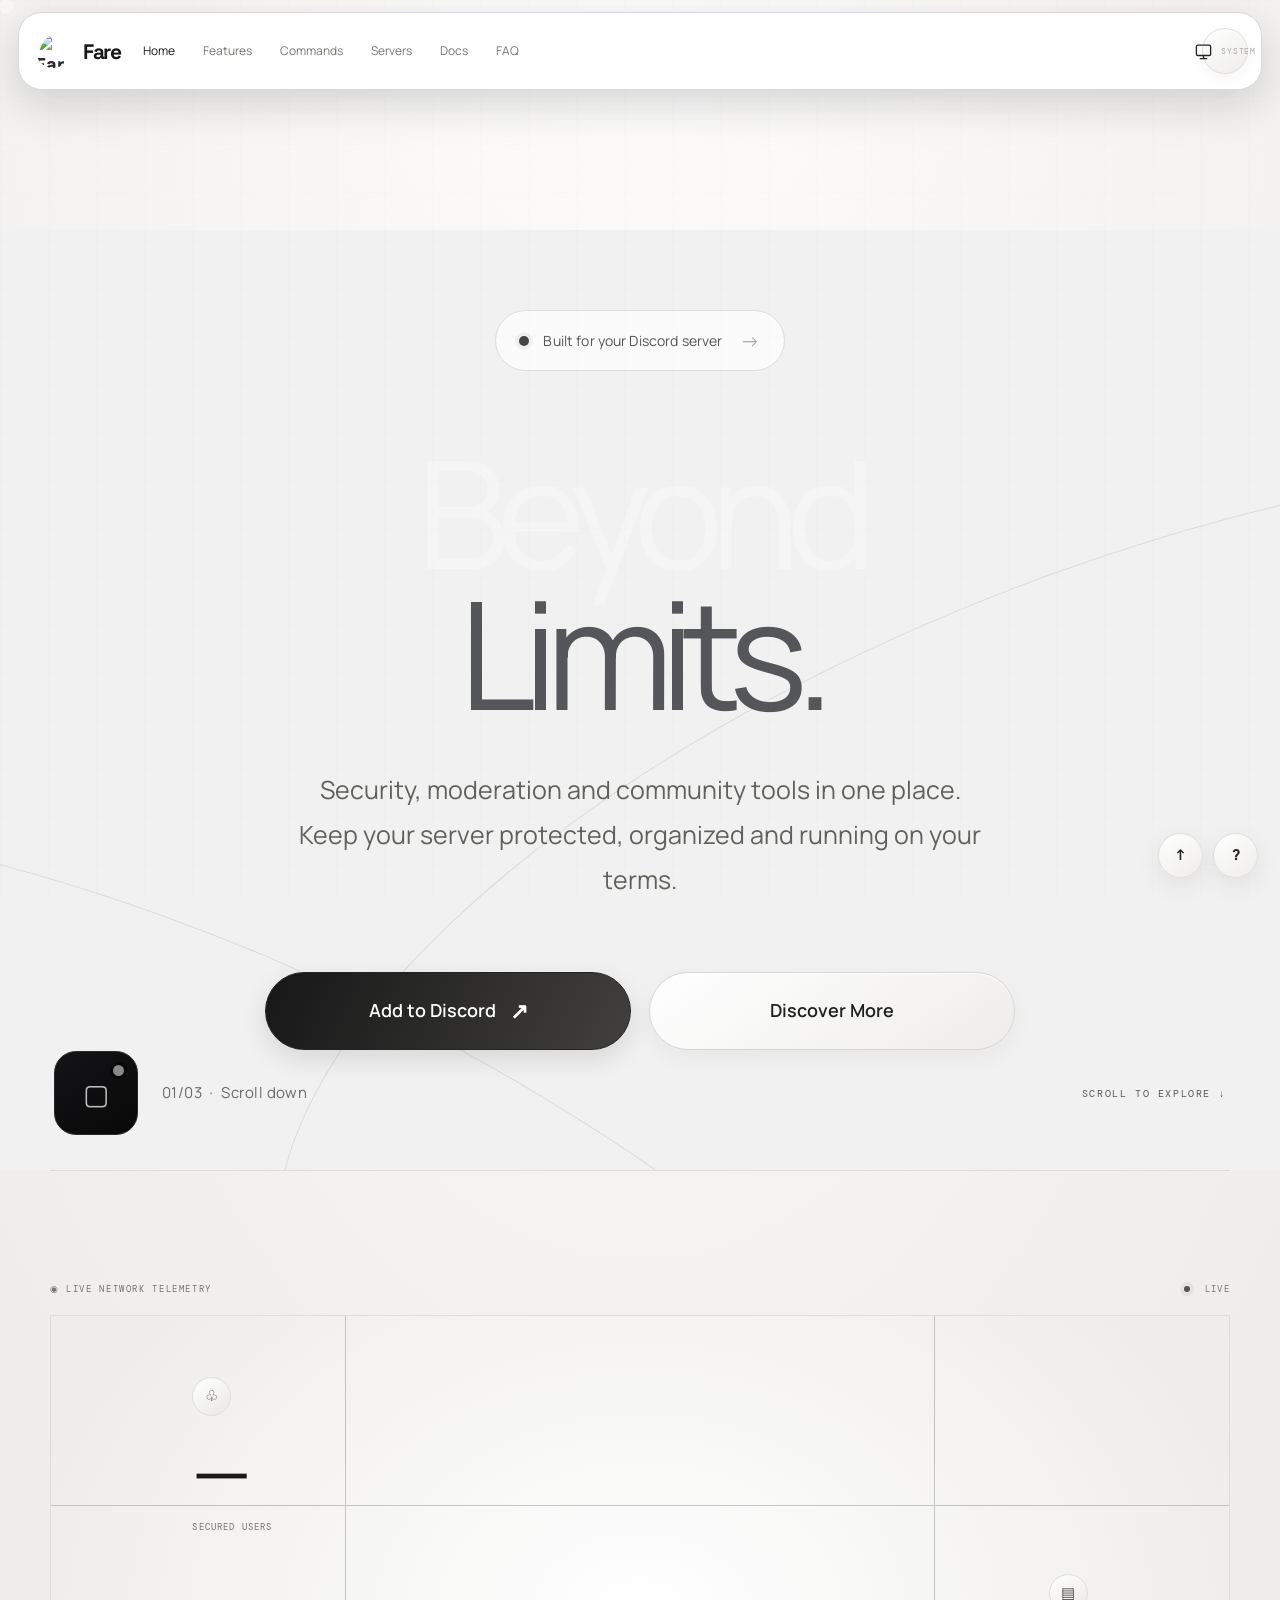
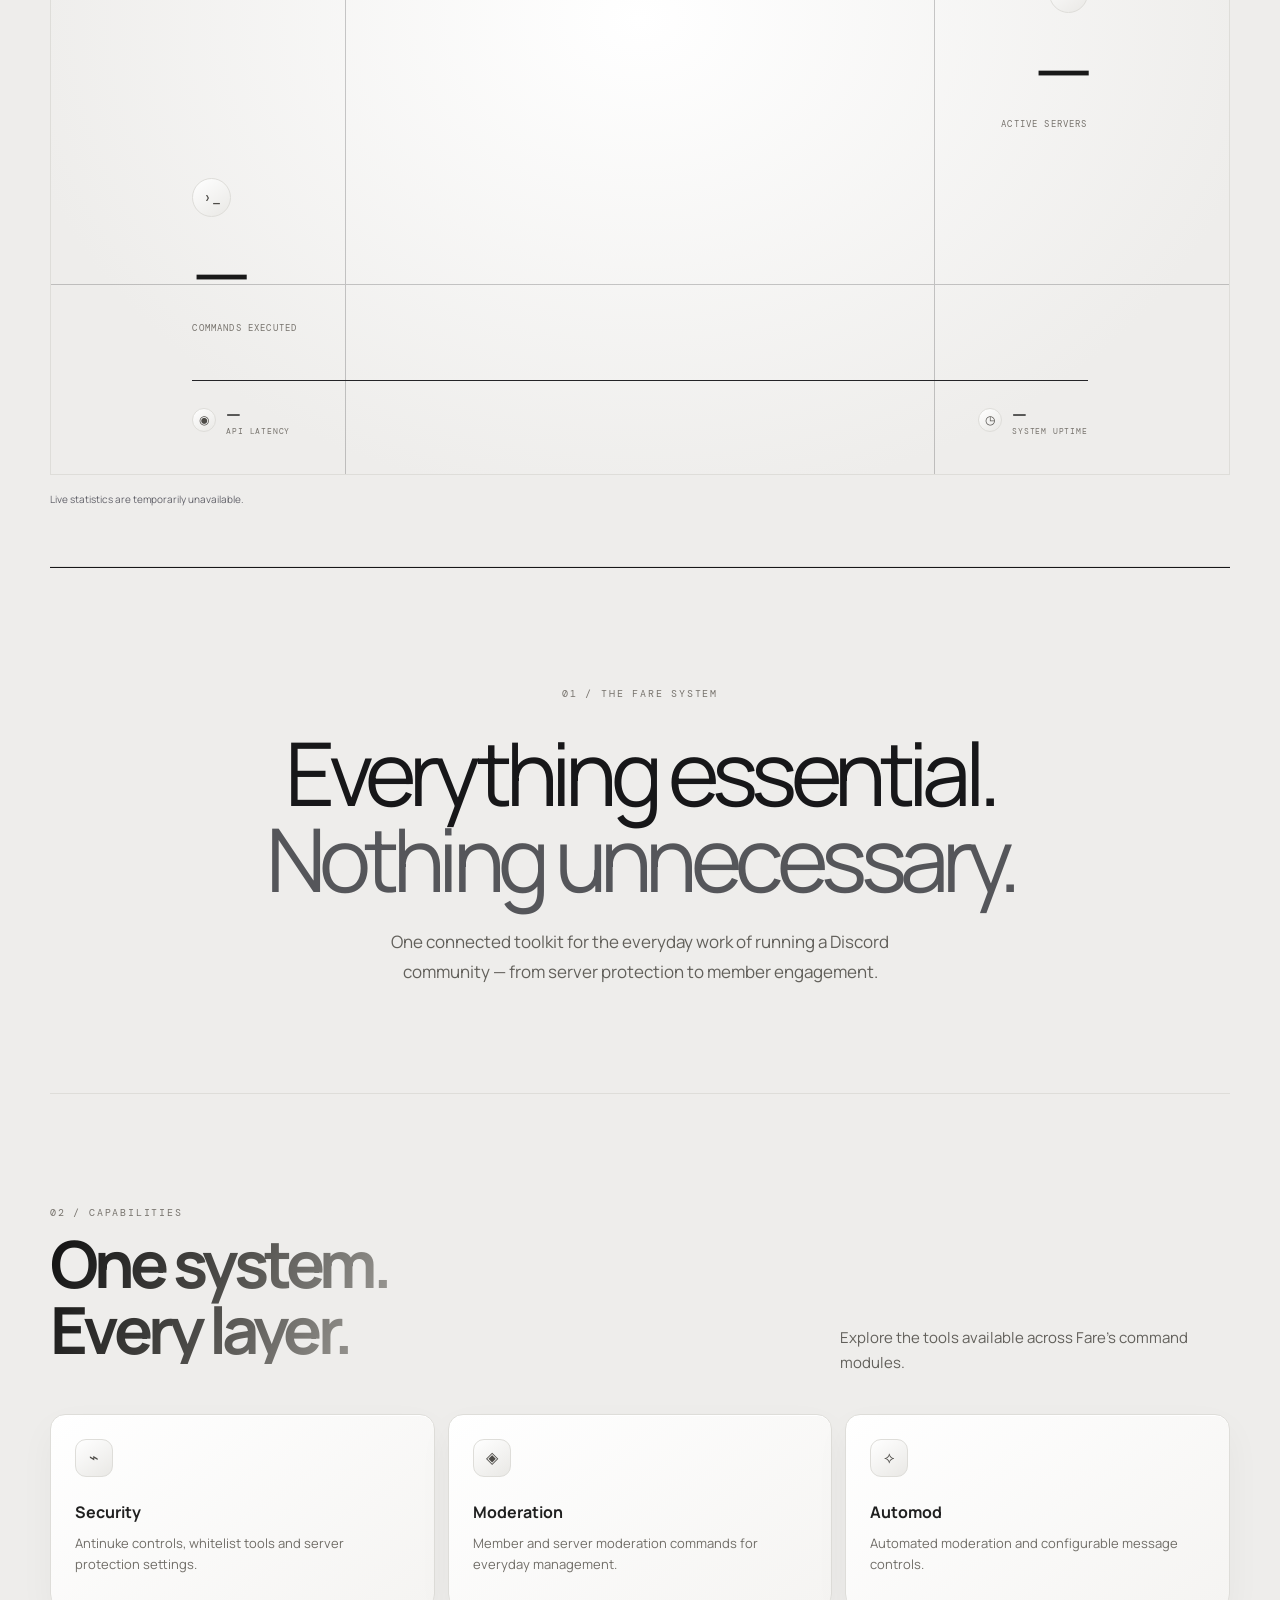
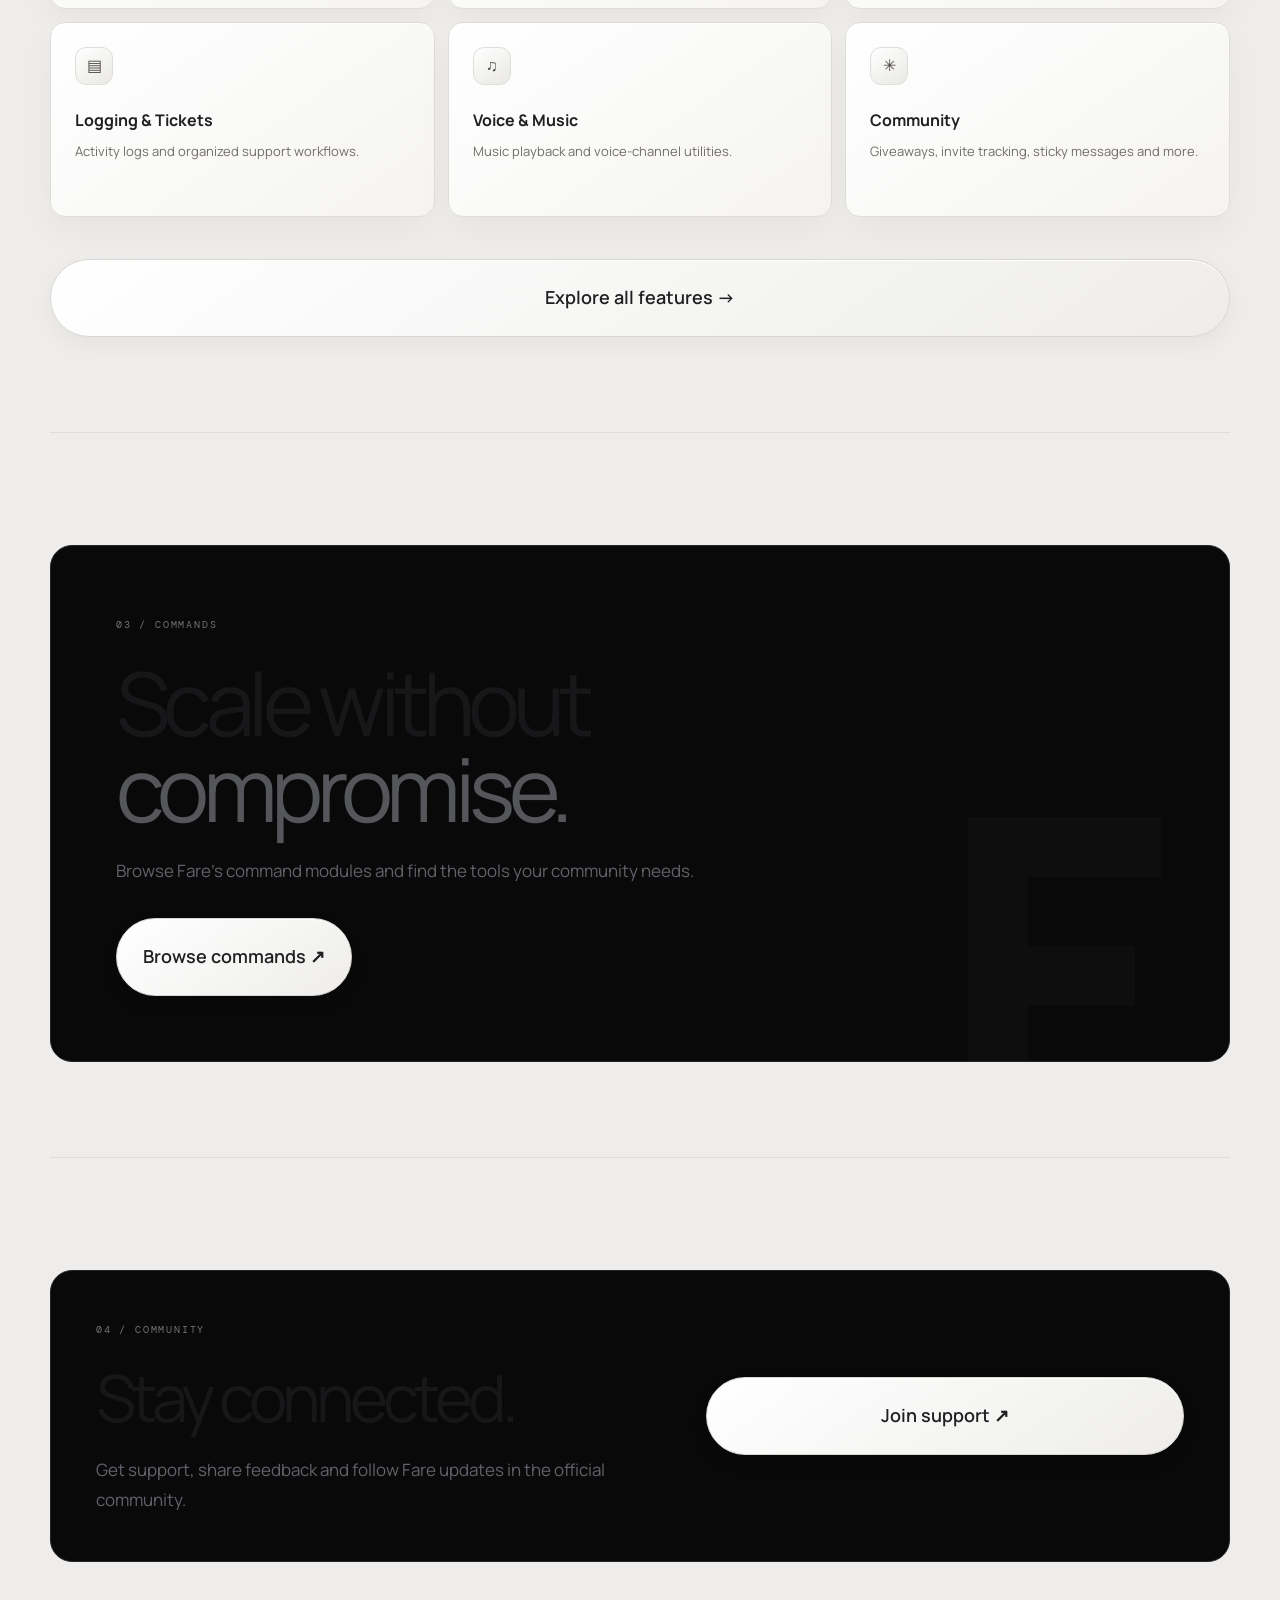
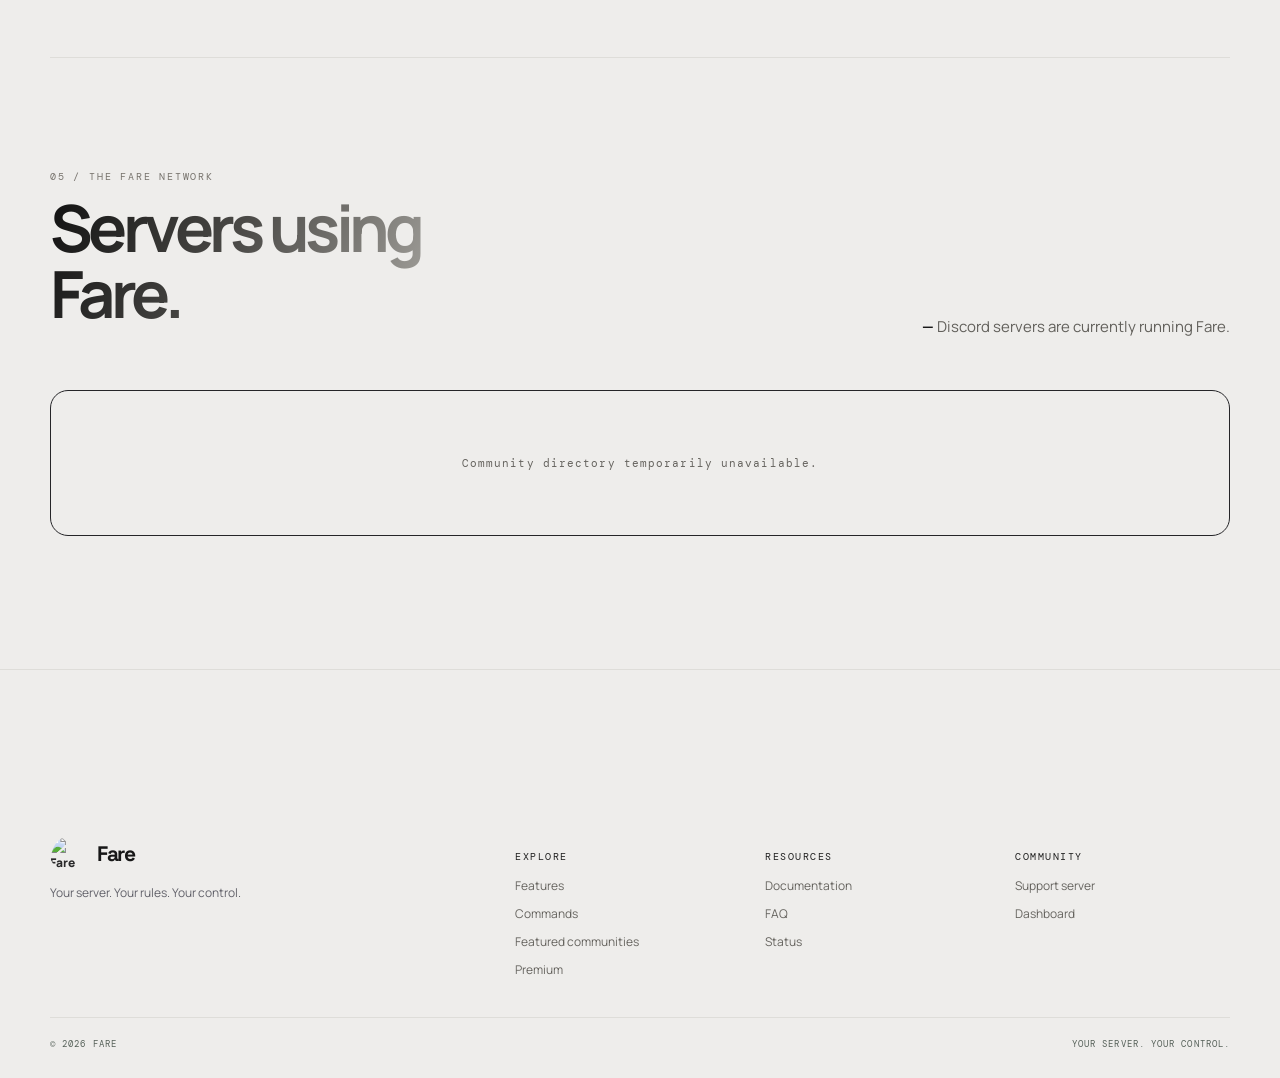
==== index.html @ 5fbe97f0 "Use minimal Fare gradient page loader" ====
<!doctype html>
<html lang="en">
<head>
<meta charset="utf-8"><meta name="viewport" content="width=device-width,initial-scale=1">
<meta name="theme-color" content="#050505">
<title>Fare — Beyond Limits</title>
<meta name="description" content="Fare brings security, moderation and community tools together for your Discord server.">
<link rel="icon" href="https://cdn.discordapp.com/attachments/1575057674876227644/1575458287414018048/f-logo-v7.png?ex=6b095b5e&is=6b0809de&hm=a3fc70b39a07abc5d677d1ec30853bccf1f669423619b8a7805216cd33334eee">
<link rel="stylesheet" href="/assets/fare.css"><script defer src="/assets/fare.js"></script>
</head>
<body>
<div class="loader" aria-hidden="false"><div class="loader-inner"><div class="loader-word">Fare</div><div class="loader-line"><span></span></div></div></div>
<div class="shell">
<header class="topbar"><a class="brand" href="/" aria-label="Fare home"><span class="brand-icon"><img src="https://cdn.discordapp.com/attachments/1575057674876227644/1575458287414018048/f-logo-v7.png?ex=6b095b5e&is=6b0809de&hm=a3fc70b39a07abc5d677d1ec30853bccf1f669423619b8a7805216cd33334eee" alt=""></span><span class="brand-word">Fare</span></a><nav class="nav"><a class="active" href="/">Home</a><a class="" href="/features/">Features</a><a class="" href="/commands/">Commands</a><a class="" href="/#discover">Servers</a><a class="" href="/docs/">Docs</a><a class="" href="/faq/">FAQ</a></nav><div class="header-actions"><div class="theme-wrap"><button class="theme-toggle" type="button" aria-label="Choose colour theme" aria-expanded="false"><span class="theme-glyph">◐</span><span class="theme-label">SYSTEM</span></button><div class="theme-menu" hidden><button type="button" data-theme-choice="dark"><span>◐</span> Dark</button><button type="button" data-theme-choice="light"><span>☼</span> Light</button><button type="button" data-theme-choice="system"><span>◌</span> System</button></div></div><button class="mobile-toggle" aria-expanded="false" aria-label="Open menu">☰</button></div></header>
<nav class="mobile-nav"><a href="/">Home</a><a href="/features/">Features</a><a href="/commands/">Commands</a><a href="/#discover">Servers using Fare</a><a href="/premium/">Premium</a><a href="/docs/">Documentation</a><a href="/status/">Status</a><a href="/faq/">FAQ</a><a href="/dashboard/">Dashboard</a></nav>
</div>
<main>
<section class="zeon-hero">
<div class="hero-orbit orbit-one"></div><div class="hero-orbit orbit-two"></div>
<a class="hero-pill" href="/features/"><span class="pill-dot"></span> Built for your Discord server <span class="pill-arrow">→</span></a>
<h1><span>Beyond</span><span class="hero-muted">Limits.</span></h1>
<p>Security, moderation and community tools in one place. Keep your server protected, organized and running on your terms.</p>
<div class="hero-actions"><a class="hero-button hero-button-dark" href="https://discord.com/oauth2/authorize?client_id=1514506916993306744&permissions=8&integration_type=0&scope=bot+applications.commands">Add to Discord <span>↗</span></a><a class="hero-button hero-button-light" href="/features/">Discover More</a></div>
<div class="hero-bottom"><a class="support-float" href="https://discord.gg/rgvaneUnDe" aria-label="Fare support">▢<i></i></a><span class="slide-count">01/03 <b>·</b> Scroll down</span><span class="hero-scroll">SCROLL TO EXPLORE ↓</span></div>
<div class="hero-logo-watermark"></div>
</section>
<section class="stats-showcase shell reveal" id="statistics">
<div class="stats-showcase-head"><span class="eyebrow">◉ LIVE NETWORK TELEMETRY</span><span class="stats-live"><i></i> LIVE</span></div>
<div class="stats-stage">
<div class="telemetry-grid" aria-hidden="true"></div>
<article class="telemetry-item telemetry-users"><div class="telemetry-icon">♧</div><strong data-stat="users">—</strong><span>SECURED USERS</span></article>
<article class="telemetry-item telemetry-servers"><div class="telemetry-icon">▤</div><strong data-stat="servers">—</strong><span>ACTIVE SERVERS</span></article>
<article class="telemetry-item telemetry-commands"><div class="telemetry-icon">›_</div><strong data-stat="commands">—</strong><span>COMMANDS EXECUTED</span></article>
<div class="telemetry-bottom">
<div><span class="telemetry-small-icon">◉</span><strong data-stat="ping">—</strong><small>API LATENCY</small></div>
<div><span class="telemetry-small-icon">◷</span><strong data-stat="uptime">—</strong><small>SYSTEM UPTIME</small></div>
</div>
</div>
<p class="stats-note" data-stat="status" aria-live="polite">Connecting to Fare…</p>
</section>
<section class="zeon-intro shell reveal"><span class="eyebrow">01 / THE FARE SYSTEM</span><h2>Everything essential.<br><span>Nothing unnecessary.</span></h2><p>One connected toolkit for the everyday work of running a Discord community — from server protection to member engagement.</p></section>
<section class="section shell reveal"><div class="section-head"><div><div class="eyebrow">02 / CAPABILITIES</div><h2>One system.<br>Every layer.</h2></div><p>Explore the tools available across Fare's command modules.</p></div><div class="feature-grid"><article class="feature-card"><div class="feature-icon">⌁</div><h3>Security</h3><p>Antinuke controls, whitelist tools and server protection settings.</p></article><article class="feature-card"><div class="feature-icon">◈</div><h3>Moderation</h3><p>Member and server moderation commands for everyday management.</p></article><article class="feature-card"><div class="feature-icon">⟡</div><h3>Automod</h3><p>Automated moderation and configurable message controls.</p></article><article class="feature-card"><div class="feature-icon">▤</div><h3>Logging & Tickets</h3><p>Activity logs and organized support workflows.</p></article><article class="feature-card"><div class="feature-icon">♫</div><h3>Voice & Music</h3><p>Music playback and voice-channel utilities.</p></article><article class="feature-card"><div class="feature-icon">✳</div><h3>Community</h3><p>Giveaways, invite tracking, sticky messages and more.</p></article></div><div class="center-link"><a class="hero-button hero-button-light" href="/features/">Explore all features →</a></div></section>
<section class="section shell reveal"><div class="zeon-statement"><span class="eyebrow">03 / COMMANDS</span><h2>Scale without<br><span>compromise.</span></h2><p>Browse Fare's command modules and find the tools your community needs.</p><a class="hero-button hero-button-light" href="/commands/">Browse commands ↗</a><div class="statement-mark">F</div></div></section>
<section class="section shell reveal"><div class="community-panel"><div><span class="eyebrow">04 / COMMUNITY</span><h2>Stay connected.</h2><p>Get support, share feedback and follow Fare updates in the official community.</p></div><a class="hero-button hero-button-light" href="https://discord.gg/rgvaneUnDe">Join support ↗</a></div></section>
<section class="section shell reveal" id="discover"><div class="section-head"><div><div class="eyebrow">05 / THE FARE NETWORK</div><h2>Servers using<br><span>Fare.</span></h2></div><p><strong data-server-total>—</strong> Discord servers are currently running Fare.</p></div><div id="server-results" class="server-carousel-wrap"><div class="server-carousel-loading">Loading communities<span>···</span></div></div></section>
</main>
<footer class="footer"><div class="shell"><div class="footer-grid"><div><a class="brand" href="/"><span class="brand-icon"></span><span>FARE</span></a><p>Your server. Your rules. Your control.</p></div><div><h4>EXPLORE</h4><div class="footer-links"><a href="/features/">Features</a><a href="/commands/">Commands</a><a href="/#discover">Featured communities</a><a href="/premium/">Premium</a></div></div><div><h4>RESOURCES</h4><div class="footer-links"><a href="/docs/">Documentation</a><a href="/faq/">FAQ</a><a href="/status/">Status</a></div></div><div><h4>COMMUNITY</h4><div class="footer-links"><a href="https://discord.gg/rgvaneUnDe">Support server</a><a href="/dashboard/">Dashboard</a></div></div></div><div class="copyright"><span>© 2026 FARE</span><span>YOUR SERVER. YOUR CONTROL.</span></div></div></footer>
<a class="float-help" href="https://discord.gg/rgvaneUnDe" aria-label="Support">?</a><button class="to-top" aria-label="Back to top">↑</button>
</body></html>
---- assets/fare.css ----
@import url('https://fonts.googleapis.com/css2?family=Space+Grotesk:wght@500;600;700&display=swap');
@import url('https://fonts.googleapis.com/css2?family=DM+Mono:wght@400;500&family=Manrope:wght@400;500;600;700;800&display=swap');
:root{--bg:#050606;--panel:#0b0e0d;--panel2:#101513;--line:#1d2521;--text:#f3f5f3;--muted:#858f89;--green:#57e69a;--green2:#b3ffd1;--red:#f06464;--font:'Manrope',Arial,sans-serif;--mono:'DM Mono',monospace}*{box-sizing:border-box}html{scroll-behavior:smooth}body{margin:0;background:var(--bg);color:var(--text);font:15px/1.65 var(--font);-webkit-font-smoothing:antialiased}body:before{content:'';position:fixed;inset:0;pointer-events:none;z-index:1;opacity:.13;background-image:linear-gradient(rgba(255,255,255,.025) 1px,transparent 1px),linear-gradient(90deg,rgba(255,255,255,.025) 1px,transparent 1px);background-size:48px 48px}a{color:inherit;text-decoration:none}button,input{font:inherit}.shell{width:min(1180px,calc(100% - 40px));margin:auto;position:relative;z-index:2}.topbar{height:76px;display:flex;align-items:center;justify-content:space-between;border-bottom:1px solid var(--line)}.brand{display:flex;align-items:center;gap:11px;font-weight:800;letter-spacing:.17em;font-size:13px}.brand-icon{width:31px;height:31px;border:1px solid #34443b;border-radius:10px;display:grid;place-items:center;color:var(--green);font-weight:800;letter-spacing:0;background:linear-gradient(145deg,#14221a,#080b09)}.nav{display:flex;align-items:center;gap:28px;color:#9ca69f;font-size:13px}.nav a:hover,.nav a.active{color:#fff}.nav-cta,.btn{display:inline-flex;align-items:center;justify-content:center;gap:9px;border-radius:999px;padding:11px 18px;font-weight:700;font-size:12px;background:var(--green);color:#06100a;border:1px solid var(--green);transition:.2s}.nav-cta:hover,.btn:hover{transform:translateY(-2px);box-shadow:0 8px 30px #57e69a24}.btn.secondary{background:#101512;color:#e8eee9;border-color:#29332d}.mobile-toggle{display:none;background:#0c100e;border:1px solid var(--line);color:#fff;border-radius:10px;padding:8px 11px}.mobile-nav{display:none;padding:8px 0 18px;border-bottom:1px solid var(--line)}.mobile-nav a{display:block;padding:10px 4px;color:#b5bdb8}.eyebrow{font:10px var(--mono);letter-spacing:.18em;color:var(--green);text-transform:uppercase}.hero{min-height:640px;padding:112px 0 72px;display:flex;flex-direction:column;align-items:center;text-align:center;position:relative;overflow:hidden}.hero:before{content:'';position:absolute;width:680px;height:420px;top:10px;left:50%;transform:translateX(-50%);background:radial-gradient(ellipse,#1a4a3038,transparent 68%);pointer-events:none}.hero>*{position:relative}.hero h1{font-size:clamp(56px,10vw,112px);line-height:.96;letter-spacing:-.085em;margin:27px 0 20px;font-weight:800}.hero h1 span{color:var(--green);text-shadow:0 0 55px #57e69a22}.hero p{max-width:570px;color:var(--muted);font-size:15px;margin:0 auto}.actions{display:flex;gap:12px;justify-content:center;flex-wrap:wrap;margin-top:32px}.hero-meta{display:flex;gap:25px;flex-wrap:wrap;justify-content:center;margin-top:60px;color:#69746d;font:9px var(--mono);letter-spacing:.12em}.hero-meta span:before{content:'●';color:var(--green);margin-right:8px}.hero-art{margin-top:65px;width:min(850px,100%);height:230px;border:1px solid #243129;border-radius:18px;background:radial-gradient(ellipse at 50% 110%,#1c4931 0,transparent 52%),linear-gradient(135deg,#0d1410,#070908 70%);position:relative;overflow:hidden;box-shadow:0 25px 100px #000}.hero-art:before{content:'F';position:absolute;inset:0;display:grid;place-items:center;font-size:230px;font-weight:800;letter-spacing:-.1em;color:#d9ffe51a}.hero-art:after{content:'FARE / CONTROL SYSTEM';position:absolute;bottom:18px;left:20px;font:9px var(--mono);letter-spacing:.2em;color:#7d9a87}.trusted{padding:35px 0 70px;border-top:1px solid var(--line);text-align:center}.trusted p{color:#657169;font:9px var(--mono);letter-spacing:.2em}.trusted-row{display:flex;justify-content:center;gap:clamp(24px,6vw,75px);flex-wrap:wrap;margin-top:25px;color:#a6afa9;font-weight:800;letter-spacing:.08em;font-size:13px}.section{padding:95px 0;border-top:1px solid var(--line)}.section-head{display:flex;justify-content:space-between;align-items:end;gap:30px;margin-bottom:38px}.section h2,.page-head h1{font-size:clamp(36px,6vw,65px);line-height:1.02;letter-spacing:-.07em;margin:12px 0}.section-head p,.section-copy{color:var(--muted);max-width:390px;margin:0}.feature-grid{display:grid;grid-template-columns:repeat(3,1fr);gap:13px}.feature-card{background:linear-gradient(145deg,#0e1310,#090c0a);border:1px solid var(--line);border-radius:15px;padding:24px;min-height:195px;transition:.25s}.feature-card:hover{border-color:#42634f;transform:translateY(-3px)}.feature-icon{width:38px;height:38px;border:1px solid #2a3a30;border-radius:11px;display:grid;place-items:center;color:var(--green);font-size:16px;margin-bottom:22px}.feature-card h3{margin:0 0 8px;font-size:16px}.feature-card p{color:var(--muted);font-size:13px;margin:0}.wide-panel{display:grid;grid-template-columns:1fr 1fr;gap:40px;align-items:center;border:1px solid var(--line);border-radius:18px;padding:clamp(25px,5vw,55px);background:radial-gradient(ellipse at 90% 10%,#17352455,transparent 48%),#090d0b}.wide-panel h2{font-size:clamp(34px,5vw,54px);margin:12px 0}.mini-stats{display:grid;grid-template-columns:1fr 1fr;gap:10px}.mini-stat{padding:20px;border:1px solid var(--line);border-radius:12px;background:#080b09}.mini-stat b{display:block;color:var(--green);font-size:27px;letter-spacing:-.05em}.mini-stat span{color:var(--muted);font:9px var(--mono);letter-spacing:.12em}.server-row{display:flex;align-items:center;gap:15px;padding:18px;border:1px solid var(--line);border-radius:14px;background:#0b100d;max-width:460px;margin-top:25px}.server-avatar{width:48px;height:48px;border-radius:14px;background:#14271b;border:1px solid #33503d;color:var(--green);display:grid;place-items:center;font-weight:800;font-size:20px}.server-row small{display:block;color:var(--muted);font-size:11px}.server-row b{font-size:14px}.server-row .btn{margin-left:auto}.cta-panel{text-align:center;padding:85px 25px;border:1px solid #294333;border-radius:20px;background:radial-gradient(ellipse at 50% 120%,#1b5837 0,transparent 65%),#080d0a}.cta-panel h2{font-size:clamp(38px,6vw,70px);letter-spacing:-.07em;line-height:1;margin:12px auto 18px;max-width:700px}.cta-panel p{color:var(--muted);max-width:500px;margin:auto}.footer{padding:55px 0 28px;border-top:1px solid var(--line);margin-top:85px}.footer-grid{display:grid;grid-template-columns:2fr 1fr 1fr 1fr;gap:35px}.footer p,.footer a{color:var(--muted);font-size:12px}.footer h4{font:10px var(--mono);color:#dce4de;letter-spacing:.15em}.footer-links{display:grid;gap:8px}.copyright{border-top:1px solid var(--line);margin-top:38px;padding-top:20px;color:#566159;font:9px var(--mono);letter-spacing:.12em;display:flex;justify-content:space-between}.page-head{padding:100px 0 45px;max-width:800px}.page-head h1{font-size:clamp(50px,9vw,90px)}.page-head p{color:var(--muted);max-width:560px}.page-grid{display:grid;grid-template-columns:repeat(3,1fr);gap:13px;padding-bottom:60px}.command-layout{display:grid;grid-template-columns:260px 1fr;gap:18px;padding-bottom:60px}.side-list,.command-panel{border:1px solid var(--line);border-radius:14px;background:#090d0b;padding:18px}.side-list button{width:100%;text-align:left;color:var(--muted);padding:10px;border-radius:8px;border:0;background:transparent;cursor:pointer}.side-list button.active,.side-list button:hover{background:#142019;color:var(--green)}.search{width:100%;padding:14px 16px;border-radius:10px;background:#050806;border:1px solid #26332b;color:#fff;outline:none;margin-bottom:16px}.command-results{display:grid;grid-template-columns:repeat(2,1fr);gap:9px}.command-item{padding:12px 14px;border:1px solid var(--line);border-radius:9px;background:#0c110e;font:12px var(--mono);color:#dce5de}.notice{border:1px solid #3d3b25;background:#17160e;color:#c8c19a;border-radius:12px;padding:18px;margin:25px 0}.faq details{border-top:1px solid var(--line);padding:19px 0}.faq summary{cursor:pointer;font-weight:700}.faq p{color:var(--muted);max-width:650px}.loader{position:fixed;inset:0;z-index:1000;background:#050606;display:grid;place-items:center;transition:opacity .45s,visibility .45s}.loader.hide{opacity:0;visibility:hidden}.loader-inner{text-align:center}.loader-mark{width:55px;height:55px;border:1px solid #294333;border-top:2px solid var(--green);border-radius:50%;margin:0 auto 16px;animation:spin 1s linear infinite;display:grid;place-items:center;color:var(--green);font-weight:800}.loader-word{font:10px var(--mono);letter-spacing:.25em;color:#b5c2b8}@keyframes spin{to{transform:rotate(360deg)}}.float-help,.to-top{position:fixed;right:22px;bottom:22px;z-index:20;width:45px;height:45px;border:1px solid #31513d;background:#0d1711;color:var(--green);border-radius:50%;display:grid;place-items:center;font-weight:800}.to-top{right:77px;color:#fff;border-color:var(--line);background:#0b0e0d}.reveal{opacity:0;transform:translateY(18px);transition:.65s}.reveal.visible{opacity:1;transform:none}@media(max-width:760px){.shell{width:min(100% - 28px,600px)}.nav{display:none}.mobile-toggle{display:block}.mobile-nav.open{display:block}.hero{min-height:auto;padding:85px 0 55px}.hero-art{height:160px;margin-top:45px}.hero-meta{margin-top:38px;gap:13px}.section{padding:70px 0}.section-head{display:block}.section-head p{margin-top:16px}.feature-grid,.page-grid{grid-template-columns:1fr 1fr}.wide-panel{grid-template-columns:1fr}.command-layout{grid-template-columns:1fr}.side-list{display:flex;overflow:auto;gap:6px}.side-list button{white-space:nowrap;width:auto}.footer-grid{grid-template-columns:1fr 1fr}.footer-grid>div:first-child{grid-column:1/-1}}@media(max-width:440px){.feature-grid,.page-grid,.command-results{grid-template-columns:1fr}.footer-grid{grid-template-columns:1fr 1fr}.hero h1{font-size:58px}.server-row{flex-wrap:wrap}.server-row .btn{margin-left:0}.copyright{display:block;line-height:2.2}}@media(prefers-reduced-motion:reduce){*{scroll-behavior:auto!important;animation:none!important;transition:none!important}.reveal{opacity:1;transform:none}}
/* Original Fare artwork */
.brand-icon{overflow:hidden;padding:0;border-radius:9px;background:#080909}
.brand-icon img{display:block;width:100%;height:100%;object-fit:cover}
.loader-mark{border:0;animation:none;width:68px;height:68px;border-radius:15px;overflow:hidden}
.loader-mark img{width:100%;height:100%;object-fit:cover;display:block}
.hero-art{background-image:linear-gradient(90deg,rgba(0,0,0,.24),rgba(0,0,0,.08)),url("https://cdn.discordapp.com/attachments/1575057674876227644/1575458288114602094/banner-3.jpg?ex=6b095b5e&is=6b0809de&hm=d48f10d99c9bf2800a7bde01c4efc6df3a52018b74217ce0d1df8b7d24d5606f");background-size:cover;background-position:center}
.hero-art:before{content:none}
.hero-art:after{content:'FARE / YOUR SERVER. YOUR CONTROL.';background:rgba(0,0,0,.46);padding:9px 12px;border-radius:5px;left:18px;bottom:16px;color:#fff}
.fare-light-banner{display:block;width:100%;height:auto;max-height:245px;object-fit:cover;object-position:center;border:1px solid var(--line);border-radius:14px;margin:0 0 42px}
@media(max-width:700px){.hero-art{height:170px}.fare-light-banner{max-height:150px}}

/* ZEON reference palette: near-black surfaces, cool greys, restrained green */
:root{--bg:#050505;--panel:#0a0a0b;--panel2:#111213;--line:#202124;--text:#f4f4f4;--muted:#929397;--green:#a8c58a;--green2:#d2e4bd;--red:#e46d6d}
body{background:#050505;color:#f4f4f4}
body:before{opacity:.10;background-image:linear-gradient(rgba(255,255,255,.035) 1px,transparent 1px),linear-gradient(90deg,rgba(255,255,255,.035) 1px,transparent 1px)}
.brand-icon{border-color:#303135;background:#101113}
.nav-cta,.btn{background:#d7d7d7;color:#080808;border-color:#d7d7d7}
.nav-cta:hover,.btn:hover{box-shadow:0 8px 30px #ffffff18}
.btn.secondary{background:#111214;color:#ededed;border-color:#303135}
.hero:before{background:radial-gradient(ellipse,#ffffff0c,transparent 68%)}
.hero h1 span{color:var(--green);text-shadow:0 0 45px #a8c58a14}
.hero-meta span:before{color:var(--green)}
.trusted-row{color:#b7b7b9}
.feature-card,.wide-panel,.mini-stat,.server-row,.side-list,.command-panel{background:linear-gradient(145deg,#101112,#090909);border-color:#242528}
.feature-card:hover{border-color:#55575b}
.feature-icon{border-color:#34363a;color:var(--green)}
.mini-stat b,.server-avatar{color:var(--green)}
.server-avatar{background:#151617;border-color:#37393c}
.cta-panel{border-color:#303135;background:radial-gradient(ellipse at 50% 120%,#a8c58a12 0,transparent 65%),#090909}
.side-list button.active,.side-list button:hover{background:#1a1b1d;color:#d9e6ca}
.search{background:#080809;border-color:#303135}
.command-item{background:#101112;border-color:#252629;color:#e4e4e4}
.loader{background:#050505}
.float-help,.to-top{background:#111214;border-color:#34363a;color:#d6d6d6}

/* ZEON-style restrained monochrome gradient typography */
.gradient-text,
.hero h1,
.page-head h1,
.section-head h2,
.cta-panel h2{
  background:linear-gradient(110deg,#ffffff 0%,#dedee0 38%,#9b9b9f 72%,#f5f5f5 100%);
  -webkit-background-clip:text;
  background-clip:text;
  color:transparent;
  -webkit-text-fill-color:transparent;
}
.hero h1 span{
  background:linear-gradient(110deg,#fff 0%,#c9c9cc 48%,#85858a 100%);
  -webkit-background-clip:text;
  background-clip:text;
  color:transparent;
  -webkit-text-fill-color:transparent;
  text-shadow:none;
}
a:hover,.nav a:hover{color:#fff}

/* Homepage reconstruction from the supplied ZEON mobile reference */
.topbar{height:94px;border:0;max-width:100%;padding:0 0}
.brand{font-size:18px;letter-spacing:.02em;gap:15px}
.brand-icon{width:58px;height:58px;border-radius:50%;border:0}
.brand-icon img{border-radius:50%}
.nav{display:none}
.header-actions{display:flex;align-items:center;gap:18px}
.desktop-link{width:52px;height:52px;border:1px solid #242426;border-radius:50%;display:grid;place-items:center;color:#aaa;font-size:20px}
.mobile-toggle{display:block;width:48px;height:48px;border:0;background:transparent;font-size:25px;color:#aaa}
.mobile-nav{position:absolute;right:0;top:84px;width:min(280px,90vw);padding:12px 18px;background:#0b0b0c;border:1px solid #242426;border-radius:14px;z-index:40}
.zeon-hero{min-height:calc(100svh - 94px);background:#050505;position:relative;isolation:isolate;overflow:hidden;display:flex;flex-direction:column;align-items:center;justify-content:center;text-align:center;padding:80px 24px 120px}
.hero-pill{display:inline-flex;align-items:center;gap:14px;border:1px solid #29292b;background:#09090a;border-radius:999px;padding:13px 23px;color:#d1d1d3;font-size:14px;letter-spacing:.01em;z-index:2}
.pill-dot{width:10px;height:10px;border-radius:50%;background:#777;box-shadow:0 0 0 7px #202022}
.pill-arrow{font-size:20px;color:#aaa;margin-left:4px}
.zeon-hero h1{font-family:'Manrope',Arial,sans-serif;font-weight:400;letter-spacing:-.085em;line-height:.94;font-size:clamp(76px,13vw,150px);margin:70px 0 44px;display:flex;flex-direction:column;align-items:center;z-index:2}
.zeon-hero h1 span:first-child{color:#f5f5f5;-webkit-text-fill-color:#f5f5f5;background:none}
.zeon-hero h1 .hero-muted{color:#55565a;-webkit-text-fill-color:#55565a;background:none}
.zeon-hero>p{max-width:700px;color:#77787c;font-size:clamp(17px,2.2vw,25px);line-height:1.8;margin:0 auto;z-index:2}
.hero-actions{display:flex;gap:18px;margin-top:70px;z-index:2;width:min(750px,100%)}
.hero-button{min-height:78px;flex:1;display:inline-flex;align-items:center;justify-content:center;gap:14px;padding:18px 26px;border-radius:999px;font-size:18px;font-weight:600;border:1px solid #29292c;transition:transform .25s,background .25s}
.hero-button:hover{transform:translateY(-3px)}
.hero-button-dark{background:#101011;color:#eee}
.hero-button-light{background:#f3f3f4;color:#090909;border-color:#f3f3f4}
.hero-button-dark span{font-size:22px}
.hero-bottom{position:absolute;bottom:35px;left:4.2%;right:4.2%;display:flex;align-items:center;gap:24px;z-index:3;text-align:left}
.support-float{width:84px;height:84px;border:1px solid #28282a;border-radius:22px;background:linear-gradient(145deg,#141416,#080809);display:grid;place-items:center;color:#bdbdc0;font-size:28px;position:relative}
.support-float i{position:absolute;width:17px;height:17px;border-radius:50%;background:#888;border:3px solid #080809;right:10px;top:10px}
.slide-count{font-size:15px;color:#68696d;letter-spacing:.03em}.slide-count b{color:#aaa;margin:0 4px}
.hero-scroll{margin-left:auto;color:#55565a;font:10px var(--mono);letter-spacing:.16em}
.hero-orbit{position:absolute;z-index:1;width:150vw;height:65vw;border:1px solid #343438;border-radius:50%;pointer-events:none;transform:rotate(-20deg);opacity:.65}
.orbit-one{top:34%;left:18%}.orbit-two{top:78%;left:-60%;transform:rotate(26deg)}
.hero-logo-watermark{display:none}
.zeon-intro{padding:145px 0 105px;text-align:center;border-top:1px solid #171719}
.zeon-intro h2,.zeon-statement h2,.community-panel h2{font-size:clamp(48px,8vw,88px);font-weight:400;letter-spacing:-.075em;line-height:.98;margin:25px 0}
.zeon-intro h2 span,.zeon-statement h2 span{color:#55565a}
.zeon-intro p,.zeon-statement p,.community-panel p{max-width:580px;margin:0 auto;color:#858589;font-size:17px;line-height:1.8}
.center-link{display:flex;justify-content:center;margin-top:42px}
.zeon-statement{position:relative;overflow:hidden;min-height:390px;padding:65px;border:1px solid #252528;border-radius:22px;background:#09090a}
.zeon-statement h2{margin:24px 0}.zeon-statement p{margin:0 0 32px}
.statement-mark{position:absolute;right:5%;bottom:-125px;font-size:440px;line-height:1;font-weight:800;color:#fff;opacity:.025;pointer-events:none}
.community-panel{display:flex;align-items:center;justify-content:space-between;gap:30px;border:1px solid #252528;border-radius:22px;padding:45px;background:#09090a}
.community-panel h2{font-size:clamp(42px,6vw,65px)}.community-panel p{margin:0}
.footer{margin-top:30px}
@media(min-width:900px){.nav{display:flex;gap:28px}.header-actions .mobile-toggle{display:none}.topbar{height:100px}.zeon-hero{min-height:calc(100vh - 100px)}}
@media(max-width:650px){.shell{width:calc(100% - 42px)}.topbar{height:82px}.brand{font-size:17px}.brand-icon{width:50px;height:50px}.desktop-link{width:46px;height:46px}.zeon-hero{min-height:calc(100svh - 82px);padding:75px 22px 150px}.hero-pill{font-size:13px;padding:12px 18px}.zeon-hero h1{font-size:clamp(64px,16vw,94px);margin:68px 0 42px}.zeon-hero>p{font-size:18px;line-height:1.8}.hero-actions{margin-top:65px;gap:12px}.hero-button{min-height:68px;font-size:15px;padding:14px 13px}.hero-bottom{bottom:30px;left:20px;right:20px;gap:17px}.support-float{width:76px;height:76px;border-radius:20px}.hero-scroll{display:none}.slide-count{font-size:14px}.zeon-intro{padding:105px 0 75px}.zeon-intro p,.zeon-statement p,.community-panel p{font-size:15px}.zeon-statement{padding:30px 24px;min-height:360px}.community-panel{padding:30px 24px;display:block}.community-panel .hero-button{margin-top:25px;width:100%}.feature-grid{grid-template-columns:1fr 1fr}}
@media(max-width:390px){.hero-actions{flex-direction:column}.hero-button{width:100%}.zeon-hero h1{font-size:64px}.feature-grid{grid-template-columns:1fr}}

.stats-strip{padding:35px 0 42px;border-top:1px solid #1b1b1d;border-bottom:1px solid #1b1b1d}
.stats-heading{display:flex;justify-content:space-between;align-items:center;margin-bottom:24px}
.stats-live{font:10px var(--mono);letter-spacing:.14em;color:#737378}.stats-live i{display:inline-block;width:7px;height:7px;border-radius:50%;background:#999;margin-right:8px}
.stats-grid{display:grid;grid-template-columns:repeat(4,1fr)}
.stat-cell{padding:12px 22px;border-left:1px solid #29292c}.stat-cell:first-child{border-left:0;padding-left:0}
.stat-cell strong{display:block;font-size:clamp(25px,4vw,42px);font-weight:400;letter-spacing:-.06em;color:#eee}
.stat-cell span{display:block;margin-top:7px;font:9px var(--mono);letter-spacing:.12em;color:#77787c}
.stats-note{margin:18px 0 0;color:#68696d;font-size:11px}
.catalog-preview{display:grid;grid-template-columns:repeat(4,1fr);gap:12px}
.catalog-tile{min-height:190px;padding:22px;border:1px solid #252528;border-radius:16px;background:linear-gradient(145deg,#111112,#080809);display:flex;flex-direction:column;position:relative;transition:.2s}
.catalog-tile:hover,.catalog-category:hover{border-color:#666;transform:translateY(-3px)}
.catalog-tile span,.catalog-category span{font:9px var(--mono);letter-spacing:.13em;color:#777}
.catalog-tile b{font-size:22px;font-weight:400;line-height:1.15;letter-spacing:-.04em;margin-top:auto}
.catalog-tile i{position:absolute;right:20px;top:18px;color:#aaa;font-style:normal}
.catalog-categories{display:grid;grid-template-columns:repeat(2,1fr);gap:12px;margin:20px 0 75px}
.catalog-category{display:flex;align-items:center;gap:18px;padding:22px;border:1px solid #252528;border-radius:13px;background:#09090a;transition:.2s}
.catalog-category b{font-weight:500;font-size:16px}.catalog-category i{font-style:normal;margin-left:auto;color:#999}
.catalog-empty{text-align:center;border:1px solid #252528;border-radius:20px;background:#09090a;padding:75px 24px;margin-bottom:80px}
.empty-symbol{font-size:44px;color:#777;margin-bottom:18px}
.catalog-empty h2{font-size:clamp(36px,6vw,58px);font-weight:400;letter-spacing:-.06em;margin:15px 0}
.catalog-empty p{color:#858589;max-width:480px;margin:0 auto 28px}
.catalog-empty .hero-button{flex:none}
@media(max-width:650px){.stats-grid{grid-template-columns:1fr 1fr;row-gap:18px}.stat-cell:nth-child(3){border-left:0;padding-left:0}.catalog-preview{grid-template-columns:1fr 1fr}.catalog-tile{min-height:155px;padding:17px}.catalog-categories{grid-template-columns:1fr}.stats-heading{gap:12px}}

/* Live Fare API components */
.stats-live i{background:#9b9b9f;box-shadow:0 0 0 4px #ffffff0b}
.server-directory-head{display:flex;justify-content:space-between;align-items:center;margin:0 0 18px;color:#777;font:10px var(--mono);letter-spacing:.12em}
.server-directory-grid{display:grid;grid-template-columns:repeat(2,minmax(0,1fr));gap:12px;margin-bottom:75px}
.server-listing{display:flex;align-items:center;gap:15px;min-width:0;padding:18px;border:1px solid #252528;border-radius:14px;background:#09090a}
.server-listing-icon{width:52px;height:52px;flex:0 0 52px;border-radius:15px;overflow:hidden;background:#171719;display:grid;place-items:center;color:#ddd;font-size:20px}
.server-listing-icon img{width:100%;height:100%;object-fit:cover}
.server-listing-info{min-width:0;flex:1}
.server-listing-info h3{margin:0 0 3px;font-size:15px;font-weight:600;overflow-wrap:anywhere}
.server-listing-info p{margin:0;color:#777;font-size:11px}
.server-join{padding:9px 14px;border-radius:999px;background:#eee;color:#080808;font-size:11px;font-weight:700;white-space:nowrap}
.server-no-invite{font-size:10px;color:#777;white-space:nowrap}
@media(max-width:650px){.server-directory-grid{grid-template-columns:1fr}.server-listing{padding:14px}.server-directory-head{gap:10px}}


/* Homepage featured community swipe rail */
.server-carousel-wrap{min-width:0}
.server-carousel-top{display:flex;align-items:center;justify-content:space-between;margin:0 0 20px}
.server-carousel-controls{display:flex;gap:9px}
.server-slide-btn{width:44px;height:44px;border:1px solid #303034;border-radius:50%;background:#101011;color:#eee;font-size:19px;cursor:pointer;transition:.2s}
.server-slide-btn:hover{background:#eee;color:#080808}
.server-carousel{display:flex;gap:16px;overflow-x:auto;overscroll-behavior-x:contain;scroll-snap-type:x mandatory;scroll-behavior:smooth;padding:2px 2px 18px;scrollbar-width:none}
.server-carousel::-webkit-scrollbar{display:none}
.server-swipe-card{flex:0 0 clamp(245px,28vw,320px);min-height:300px;scroll-snap-align:start;border:1px solid #29292c;border-radius:19px;padding:22px;background:radial-gradient(ellipse at 50% 0%,#ffffff0b,transparent 58%),linear-gradient(145deg,#111112,#080809);display:flex;flex-direction:column;transition:border-color .2s,transform .2s}
.server-swipe-card:hover{border-color:#666;transform:translateY(-3px)}
.server-card-top{display:flex;justify-content:space-between;color:#707075;font:9px var(--mono);letter-spacing:.14em}
.server-card-icon{width:76px;height:76px;margin:28px 0 17px;border:1px solid #36363a;border-radius:23px;overflow:hidden;background:#171719;display:grid;place-items:center;color:#ddd;font-size:27px}
.server-card-icon img{width:100%;height:100%;object-fit:cover}
.server-swipe-card h3{font-size:19px;line-height:1.3;font-weight:600;margin:0 0 7px;overflow-wrap:anywhere}
.server-card-members{font-size:14px;color:#eee;margin:0}
.server-card-members span{color:#777}
.server-card-bottom{display:flex;align-items:center;justify-content:space-between;margin-top:auto;padding-top:24px}
.server-card-rank{font:10px var(--mono);color:#777}
.server-join{padding:10px 15px;border-radius:999px;background:#eee;color:#080808;font-size:11px;font-weight:700;white-space:nowrap}
.server-carousel-hint{margin-top:10px;text-align:right;color:#65656a;font:9px var(--mono);letter-spacing:.15em}
.server-carousel-hint span{font-size:16px;margin-left:8px;color:#aaa}
.server-carousel-loading{padding:65px 20px;text-align:center;border:1px solid #252528;border-radius:18px;color:#777;font:11px var(--mono);letter-spacing:.1em}
.server-carousel-loading span{color:#ddd;margin-left:8px}
@media(max-width:650px){.server-swipe-card{flex-basis:78vw;min-height:285px}.server-carousel-top{gap:10px}.server-slide-btn{width:40px;height:40px}.server-carousel-hint{text-align:center}}


/* Animated horizontal community topology, matching the ZEON reference */
#server-results{width:100%;overflow:hidden;position:relative;padding:22px 0 8px}
.network-marquee{width:calc(100% + 8vw);margin:0 -4vw 22px;overflow:hidden;position:relative;mask-image:linear-gradient(90deg,transparent 0%,#000 8%,#000 92%,transparent 100%)}
.network-track{display:flex;align-items:center;gap:0;width:max-content;animation:fare-network-scroll 38s linear infinite;will-change:transform}
.network-marquee-reverse .network-track{animation-direction:reverse;animation-duration:46s}
.network-marquee:hover .network-track{animation-play-state:paused}
.network-server-card{width:clamp(300px,48vw,520px);min-height:142px;flex:0 0 auto;display:flex;align-items:center;gap:20px;padding:20px 24px;border:1px solid #242427;border-radius:0;background:linear-gradient(100deg,#080809,#0b0b0c);position:relative}
.network-server-card:first-child{border-radius:22px 0 0 22px}
.network-server-card:last-child{border-radius:0 22px 22px 0}
.network-server-avatar{width:82px;height:82px;flex:0 0 82px;border-radius:50%;overflow:hidden;background:#151517;border:1px solid #333337;display:grid;place-items:center;color:#ddd;font-size:24px}
.network-server-avatar img{width:100%;height:100%;object-fit:cover}
.network-server-copy{min-width:0;flex:1}
.network-server-copy h3{font-size:clamp(16px,2vw,22px);font-weight:500;white-space:nowrap;overflow:hidden;text-overflow:ellipsis;margin:0 0 12px;color:#eee}
.network-server-meta{display:flex;gap:15px;align-items:center;flex-wrap:wrap;color:#77777d;font:9px var(--mono);letter-spacing:.1em}
.network-protected{color:#85858a}
.network-card-link{width:36px;height:36px;flex:0 0 36px;border:1px solid #303034;border-radius:50%;display:grid;place-items:center;color:#bbb;font-size:18px}
.network-card-link:hover{background:#eee;color:#080808}
.network-footnote{display:flex;justify-content:space-between;gap:12px;margin:22px 0 0;color:#68686d;font:9px var(--mono);letter-spacing:.13em}
.network-footnote span:first-child{color:#a1a1a5}
@keyframes fare-network-scroll{from{transform:translateX(0)}to{transform:translateX(-50%)}}
@media(max-width:650px){#server-results{padding-top:12px}.network-marquee{margin-left:-22px;margin-right:-22px;width:calc(100% + 44px)}.network-server-card{width:310px;min-height:125px;padding:16px 18px;gap:14px}.network-server-avatar{width:66px;height:66px;flex-basis:66px}.network-server-meta{gap:8px;font-size:8px}.network-footnote{font-size:8px;line-height:1.7}.network-footnote span:last-child{text-align:right}}
@media(prefers-reduced-motion:reduce){.network-track{animation:none!important}}


/* ZEON-style black edge vignette around the moving server rows */
#server-results{isolation:isolate}
.network-marquee{position:relative;mask-image:none;-webkit-mask-image:none}
.network-marquee::before,.network-marquee::after{content:"";position:absolute;z-index:3;top:0;bottom:0;width:clamp(42px,9vw,132px);pointer-events:none}
.network-marquee::before{left:0;background:linear-gradient(90deg,#050505 0%,rgba(5,5,5,.88) 22%,rgba(5,5,5,.38) 68%,transparent 100%)}
.network-marquee::after{right:0;background:linear-gradient(270deg,#050505 0%,rgba(5,5,5,.88) 22%,rgba(5,5,5,.38) 68%,transparent 100%)}
.network-server-card{position:relative}
@media(max-width:650px){.network-marquee::before,.network-marquee::after{width:42px}}


/* ZEON-style black edge vignette for the moving server-card section */
#server-results{position:relative;isolation:isolate}
#server-results::before,#server-results::after{content:"";position:absolute;z-index:6;top:0;bottom:0;width:clamp(54px,10vw,150px);pointer-events:none}
#server-results::before{left:0;background:linear-gradient(90deg,#050505 0%,rgba(5,5,5,.82) 24%,rgba(5,5,5,.34) 62%,transparent 100%)}
#server-results::after{right:0;background:linear-gradient(270deg,#050505 0%,rgba(5,5,5,.82) 24%,rgba(5,5,5,.34) 62%,transparent 100%)}
@media(max-width:650px){#server-results::before,#server-results::after{width:54px}}


/* Softer, longer ZEON-style edge fade */
#server-results::before,#server-results::after{width:clamp(86px,14vw,190px)}
#server-results::before{background:linear-gradient(90deg,#050505 0%,rgba(5,5,5,.62) 22%,rgba(5,5,5,.24) 58%,rgba(5,5,5,.08) 78%,transparent 100%)}
#server-results::after{background:linear-gradient(270deg,#050505 0%,rgba(5,5,5,.62) 22%,rgba(5,5,5,.24) 58%,rgba(5,5,5,.08) 78%,transparent 100%)}
@media(max-width:650px){#server-results::before,#server-results::after{width:76px}}

/* ZEON-inspired live telemetry statistics */
.stats-showcase{padding:44px 0 58px;border-top:1px solid #1b1b1d;border-bottom:1px solid #1b1b1d;position:relative}
.stats-showcase-head{display:flex;justify-content:space-between;align-items:center;gap:16px;margin-bottom:20px}
.stats-showcase-head .eyebrow{color:#8b8b90;font-size:9px}
.stats-live{font:9px var(--mono);letter-spacing:.15em;color:#777}
.stats-live i{display:inline-block;width:6px;height:6px;border-radius:50%;background:#a8c58a;margin-right:8px;box-shadow:0 0 12px #a8c58a66}
.stats-stage{min-height:690px;position:relative;overflow:hidden;background:#050505}
.telemetry-grid{position:absolute;inset:0;opacity:.42;background-image:linear-gradient(90deg,transparent calc(25% - .5px),#29292c 25%,transparent calc(25% + .5px),transparent calc(50% - .5px),#29292c 50%,transparent calc(50% + .5px),transparent calc(75% - .5px),#29292c 75%,transparent calc(75% + .5px)),linear-gradient(0deg,transparent calc(25% - .5px),#29292c 25%,transparent calc(25% + .5px),transparent calc(50% - .5px),#29292c 50%,transparent calc(50% + .5px),transparent calc(75% - .5px),#29292c 75%,transparent calc(75% + .5px))}
.telemetry-item{position:absolute;z-index:1;display:flex;flex-direction:column;align-items:flex-start}
.telemetry-icon{width:39px;height:39px;border:1px solid #252528;border-radius:50%;display:grid;place-items:center;color:#777;font:15px var(--mono);margin-bottom:17px;background:#080809}
.telemetry-item strong{font-size:clamp(38px,7vw,76px);font-weight:400;letter-spacing:-.075em;line-height:1;color:#f1f1f2;white-space:nowrap}
.telemetry-item>span{font:9px var(--mono);letter-spacing:.13em;color:#69696e;margin-top:12px}
.telemetry-users{top:7%;left:4%}
.telemetry-servers{top:32%;right:4%;align-items:flex-end;text-align:right}
.telemetry-commands{top:59%;left:4%}
.telemetry-bottom{position:absolute;bottom:5%;left:4%;right:4%;display:flex;justify-content:space-between;gap:20px;border-top:1px solid #242427;padding-top:22px}
.telemetry-bottom>div{display:grid;grid-template-columns:24px auto;column-gap:10px;align-items:center}
.telemetry-small-icon{grid-row:span 2;width:24px;height:24px;border:1px solid #29292c;border-radius:50%;display:grid;place-items:center;color:#888;font-size:12px}
.telemetry-bottom strong{font-size:19px;font-weight:500;line-height:1.2;color:#e7e7e8}
.telemetry-bottom small{font:8px var(--mono);letter-spacing:.1em;color:#69696e}
.stats-note{margin:16px 0 0;color:#68686d;font-size:10px}
@media(min-width:800px){.stats-stage{min-height:760px}.telemetry-users{left:12%;top:8%}.telemetry-servers{right:12%;top:34%}.telemetry-commands{left:12%;top:61%}.telemetry-bottom{left:12%;right:12%}}
@media(max-width:650px){.stats-showcase{padding:35px 0 42px}.stats-stage{min-height:650px}.telemetry-item strong{font-size:clamp(38px,10vw,56px)}.telemetry-users{top:8%;left:3%}.telemetry-servers{top:33%;right:3%}.telemetry-commands{top:59%;left:3%}.telemetry-bottom{left:3%;right:3%;gap:10px}.telemetry-bottom>div{column-gap:7px}.telemetry-bottom strong{font-size:16px}.telemetry-bottom small{font-size:7px}}
@media(max-width:370px){.stats-stage{min-height:610px}.telemetry-item strong{font-size:36px}.telemetry-bottom{gap:6px}.telemetry-bottom strong{font-size:14px}}


/* Fare navigation slab + monochrome theme system */
:root{--bg:#050505;--panel:#0b0b0c;--panel2:#111113;--line:#252528;--text:#f4f4f5;--muted:#89898f;--green:#bdbdc2;--green2:#eeeeef;--accent:#d8d8dc;--accent-soft:#929299;color-scheme:dark}
body{background:var(--bg);color:var(--text)}
.topbar{height:auto;min-height:76px;margin:18px auto 0;padding:10px 13px 10px 16px;border:1px solid #29292d;border-radius:18px;background:rgba(10,10,11,.88);backdrop-filter:blur(22px);-webkit-backdrop-filter:blur(22px);box-shadow:0 12px 45px #0005;gap:18px}
.brand{gap:12px;letter-spacing:0}.brand-icon{width:39px;height:39px;border-radius:50%;border:1px solid #343439;background:#111113}.brand-word{font-family:'Space Grotesk',var(--font);font-size:20px;font-weight:700;letter-spacing:.10em;color:#f5f5f6}
.nav{gap:clamp(12px,2.2vw,28px);font-size:12px}.nav a{color:#85858b}.nav a.active,.nav a:hover{color:#fff}
.header-actions{display:flex;align-items:center;gap:9px;margin-left:auto}.theme-wrap{position:relative}.theme-toggle{height:42px;min-width:84px;padding:0 12px;border:1px solid #303035;border-radius:999px;background:#111113;color:#ddd;display:flex;align-items:center;justify-content:center;gap:8px;cursor:pointer}.theme-glyph{font-size:17px;color:#eee}.theme-label{font:8px var(--mono);letter-spacing:.12em;color:#aaa}
.theme-menu{position:absolute;z-index:40;right:0;top:calc(100% + 10px);width:145px;padding:6px;border:1px solid #303035;border-radius:13px;background:#101012;box-shadow:0 16px 45px #0009}.theme-menu[hidden]{display:none}.theme-menu button{display:flex;width:100%;align-items:center;gap:10px;padding:10px 11px;border:0;border-radius:8px;background:transparent;color:#ddd;text-align:left;font-size:12px;cursor:pointer}.theme-menu button:hover,.theme-menu button[aria-pressed=true]{background:#242428;color:#fff}.theme-menu button span{width:18px;text-align:center;color:#aaa}
.mobile-toggle{width:42px;height:42px;border-radius:50%;border:1px solid #303035;background:#111113;color:#eee;padding:0;cursor:pointer}
.mobile-nav{margin:8px auto 0;padding:10px 14px;border:1px solid #29292d;border-radius:15px;background:#0b0b0c}
/* Remove the old green cast: all interface accents stay neutral and graphite. */
.eyebrow,.feature-icon,.mini-stat b,.side-list button.active,.side-list button:hover,.server-avatar,.loader-word,.loader-mark{color:#c5c5ca}
.nav-cta,.btn{background:#e4e4e6;color:#080809;border-color:#e4e4e6;box-shadow:none}
.nav-cta:hover,.btn:hover{box-shadow:0 8px 30px #ffffff16}
.hero h1 span,.hero h1 span:first-child{color:#f2f2f3;text-shadow:none}
.hero:before{background:radial-gradient(ellipse,#ffffff0b,transparent 68%)}
.feature-icon{border-color:#303035}.feature-card:hover{border-color:#55555b}
.wide-panel,.cta-panel{background:radial-gradient(ellipse at 90% 10%,#ffffff0b,transparent 48%),#09090a;border-color:#29292d}
.loader-mark{border:0}.loader{background:#050505}
.float-help,.to-top{border-color:#343439;background:#101012;color:#eee}
.stats-live i{background:#bdbdc2;box-shadow:0 0 0 4px #ffffff0b}
@media(max-width:760px){.topbar{width:calc(100% - 28px);min-height:68px;margin-top:12px;padding:9px 10px 9px 12px;gap:8px}.brand-word{font-size:18px}.brand-icon{width:36px;height:36px}.theme-toggle{height:39px;min-width:42px;width:42px;padding:0}.theme-label{display:none}.header-actions{gap:7px}.mobile-toggle{width:39px;height:39px}.nav{display:none}}
html[data-theme="light"]{color-scheme:light;--bg:#f1f1f2;--panel:#fff;--panel2:#e9e9eb;--line:#d4d4d8;--text:#171719;--muted:#65656c}
html[data-theme="light"] body{background:#f1f1f2;color:#171719}
html[data-theme="light"] body:before{opacity:.18;background-image:linear-gradient(#00000008 1px,transparent 1px),linear-gradient(90deg,#00000008 1px,transparent 1px)}
html[data-theme="light"] .topbar,html[data-theme="light"] .mobile-nav,html[data-theme="light"] .theme-menu{background:rgba(255,255,255,.9);border-color:#d5d5d9}
html[data-theme="light"] .brand-word,html[data-theme="light"] .nav a.active,html[data-theme="light"] .nav a:hover{color:#171719}
html[data-theme="light"] .nav a,html[data-theme="light"] .mobile-nav a{color:#65656c}
html[data-theme="light"] .theme-toggle,html[data-theme="light"] .mobile-toggle{background:#f7f7f8;border-color:#d4d4d8;color:#222}
html[data-theme="light"] .theme-menu button{color:#333}
html[data-theme="light"] .theme-menu button:hover,html[data-theme="light"] .theme-menu button[aria-pressed=true]{background:#e8e8eb;color:#111}
html[data-theme="light"] .section,html[data-theme="light"] .footer,html[data-theme="light"] .stats-showcase{border-color:#d5d5d9}
html[data-theme="light"] .feature-card,html[data-theme="light"] .wide-panel,html[data-theme="light"] .mini-stat,html[data-theme="light"] .command-panel,html[data-theme="light"] .side-list,html[data-theme="light"] .command-item,html[data-theme="light"] .server-listing,html[data-theme="light"] .network-server-card,html[data-theme="light"] .catalog-tile,html[data-theme="light"] .catalog-category,html[data-theme="light"] .catalog-empty{background:#fff;border-color:#dedee1;color:#222}
html[data-theme="light"] .feature-card p,html[data-theme="light"] .section-head p,html[data-theme="light"] .page-head p,html[data-theme="light"] .footer p,html[data-theme="light"] .footer a{color:#666}
html[data-theme="light"] .zeon-hero{background:#f1f1f2}
html[data-theme="light"] .zeon-hero h1,html[data-theme="light"] .zeon-intro h2,html[data-theme="light"] .section h2{color:#171719}
html[data-theme="light"] .zeon-hero p,html[data-theme="light"] .zeon-intro p{color:#666}
html[data-theme="light"] .hero-button-dark{background:#e5e5e7;color:#111;border-color:#d4d4d8}
html[data-theme="light"] .hero-button-light{background:#171719;color:#fff;border-color:#171719}
html[data-theme="light"] .stats-stage{background:#f1f1f2}
html[data-theme="light"] .telemetry-grid{opacity:.5}
html[data-theme="light"] .telemetry-item strong,html[data-theme="light"] .telemetry-bottom strong{color:#171719}
html[data-theme="light"] .telemetry-icon,html[data-theme="light"] .telemetry-small-icon{background:#fff;border-color:#d5d5d9;color:#555}
html[data-theme="light"] .network-server-copy h3{color:#222}
html[data-theme="light"] .network-server-avatar{background:#eee;border-color:#ddd}
html[data-theme="light"] .network-card-link{color:#333;border-color:#ccc}
html[data-theme="light"] .footer h4{color:#222}
html[data-theme="light"] .loader{background:#f1f1f2}
html[data-theme="light"] .loader-word{color:#333}
html[data-theme="light"] .float-help,html[data-theme="light"] .to-top{background:#fff;color:#222;border-color:#ccc}

/* Refined full-width rounded Fare slab */
.topbar{width:min(1240px,calc(100% - 44px));min-height:82px;margin:18px auto 0;padding:11px 16px 11px 19px;border-radius:30px;background:rgba(7,7,8,.96);border:1px solid #242428;box-shadow:0 18px 55px #0007;gap:22px}
.brand-icon{width:48px;height:48px;border-radius:50%;flex:0 0 48px}.brand-word{font-size:21px;letter-spacing:.12em}
.header-actions{gap:12px}.theme-toggle{width:48px;height:48px;min-width:48px;padding:0;border-radius:50%;background:#0c0c0e;border-color:#303035}.theme-glyph{display:grid;place-items:center;width:20px;height:20px;font-size:0}.theme-glyph svg{width:19px;height:19px;display:block;stroke:#e6e6e8;fill:none;stroke-width:1.7;stroke-linecap:round;stroke-linejoin:round}
.theme-menu{border-radius:15px;background:#0d0d0f;border-color:#2c2c31}.theme-menu button{padding:11px 12px}.theme-menu button span{display:grid;place-items:center;width:20px;height:20px;font-size:16px}
.mobile-toggle{width:48px;height:48px;border-radius:50%;background:#0c0c0e;border-color:#303035}
@media(max-width:760px){.topbar{width:calc(100% - 28px);min-height:76px;margin-top:12px;padding:10px 12px 10px 15px;border-radius:27px;gap:8px}.brand-icon{width:45px;height:45px;flex-basis:45px}.brand-word{font-size:20px}.theme-toggle,.mobile-toggle{width:45px;height:45px;min-width:45px}.header-actions{gap:8px}}

/* Header slab refinement: one continuous floating capsule */
.topbar{width:min(1320px,calc(100% - 36px));min-height:78px;margin:16px auto 0;padding:10px 13px 10px 17px;border-radius:24px;background:rgba(8,8,9,.94);border:1px solid #29292e;box-shadow:0 14px 48px #0008;backdrop-filter:blur(24px);-webkit-backdrop-filter:blur(24px)}
.brand{gap:13px}.brand-icon{width:46px;height:46px;flex-basis:46px}.brand-word{font-family:'Space Grotesk',var(--font);font-size:21px;letter-spacing:.11em}
.header-actions{gap:9px}.theme-toggle{width:46px;height:46px;min-width:46px;border-radius:50%;background:#111113;border:1px solid #34343a}.mobile-toggle{width:46px;height:46px;border-radius:50%;background:#111113;border:1px solid #34343a}
.theme-menu{min-width:154px;padding:7px}.theme-menu button{gap:11px;padding:10px 12px}.theme-menu button span{width:20px;height:20px;display:grid;place-items:center}
@media(max-width:760px){.topbar{width:calc(100% - 24px);min-height:70px;margin-top:10px;padding:8px 9px 8px 12px;border-radius:22px}.brand-icon{width:43px;height:43px;flex-basis:43px}.brand-word{font-size:19px}.theme-toggle,.mobile-toggle{width:43px;height:43px;min-width:43px}.header-actions{gap:7px}}


/* LIGHT THEME — a deliberate pearl / graphite palette, not a washed-out inversion */
html[data-theme="light"]{color-scheme:light;--bg:#e9e9eb;--panel:#f5f5f6;--panel2:#dedee1;--line:#c9c9ce;--text:#202024;--muted:#65656d}
html[data-theme="light"] body{background:radial-gradient(ellipse at 50% 0%,#fff 0%,#eeeeef 42%,#e4e4e6 100%);color:#202024}
html[data-theme="light"] body:before{opacity:.34;background-image:linear-gradient(#22222208 1px,transparent 1px),linear-gradient(90deg,#22222208 1px,transparent 1px)}
html[data-theme="light"] .topbar{background:rgba(250,250,251,.88);border:1px solid #d0d0d5;box-shadow:0 14px 42px #20202420,inset 0 1px #fff}
html[data-theme="light"] .brand-word{color:#17171a}
html[data-theme="light"] .theme-toggle,html[data-theme="light"] .mobile-toggle{background:linear-gradient(145deg,#fff,#e9e9ec);border-color:#d0d0d5;color:#29292d;box-shadow:0 3px 12px #0000000b,inset 0 1px #fff}
html[data-theme="light"] .theme-glyph svg{stroke:#333338}
html[data-theme="light"] .theme-menu{background:#fafafc;border-color:#d1d1d6;box-shadow:0 16px 42px #0002}
html[data-theme="light"] .theme-menu button{color:#303036}
html[data-theme="light"] .theme-menu button:hover,html[data-theme="light"] .theme-menu button[aria-pressed=true]{background:#e7e7ea;color:#111}
html[data-theme="light"] .nav a{color:#77777e}html[data-theme="light"] .nav a.active,html[data-theme="light"] .nav a:hover{color:#17171a}
html[data-theme="light"] .hero h1 span{background:linear-gradient(110deg,#242428 0%,#55555d 48%,#92929a 100%);-webkit-background-clip:text;background-clip:text;color:transparent;-webkit-text-fill-color:transparent}
html[data-theme="light"] .section-head h2,html[data-theme="light"] .cta-panel h2{background:linear-gradient(110deg,#242428 0%,#55555d 52%,#96969d 100%);-webkit-background-clip:text;background-clip:text;color:transparent;-webkit-text-fill-color:transparent}
html[data-theme="light"] .hero p,html[data-theme="light"] .zeon-hero p,html[data-theme="light"] .zeon-intro p,html[data-theme="light"] .section-head p,html[data-theme="light"] .page-head p{color:#55555d}
html[data-theme="light"] .eyebrow,html[data-theme="light"] .stats-showcase-head .eyebrow{color:#77777f}
html[data-theme="light"] .hero:before{background:radial-gradient(ellipse,#00000008,transparent 68%)}
html[data-theme="light"] .hero-orbit,html[data-theme="light"] .orbit-line{opacity:.3}
html[data-theme="light"] .hero-button-dark{background:linear-gradient(145deg,#29292d,#111113);color:#f7f7f8;border:1px solid #34343a;box-shadow:0 10px 28px #0002}
html[data-theme="light"] .hero-button-light,html[data-theme="light"] .nav-cta,html[data-theme="light"] .btn{background:linear-gradient(145deg,#fff,#e6e6e9);color:#202024;border:1px solid #c9c9ce;box-shadow:0 8px 24px #0000000c,inset 0 1px #fff}
html[data-theme="light"] .feature-card,html[data-theme="light"] .wide-panel,html[data-theme="light"] .cta-panel,html[data-theme="light"] .mini-stat,html[data-theme="light"] .command-panel,html[data-theme="light"] .side-list,html[data-theme="light"] .command-item,html[data-theme="light"] .server-listing,html[data-theme="light"] .network-server-card,html[data-theme="light"] .catalog-tile,html[data-theme="light"] .catalog-category,html[data-theme="light"] .catalog-empty{background:linear-gradient(145deg,#fafafc,#e9e9ec);border-color:#d0d0d5;color:#242428;box-shadow:0 12px 30px #00000009,inset 0 1px #fff}
html[data-theme="light"] .feature-card p,html[data-theme="light"] .footer p,html[data-theme="light"] .footer a{color:#62626a}
html[data-theme="light"] .feature-card:hover{border-color:#a8a8b0;box-shadow:0 18px 38px #00000012}
html[data-theme="light"] .feature-icon,html[data-theme="light"] .telemetry-icon,html[data-theme="light"] .telemetry-small-icon{background:linear-gradient(145deg,#fff,#e3e3e7);border-color:#d0d0d5;color:#55555d}
html[data-theme="light"] .stats-stage{background:radial-gradient(ellipse at 50% 45%,#fff,#e8e8eb 72%);border-color:#d0d0d5}
html[data-theme="light"] .telemetry-grid{opacity:.26}
html[data-theme="light"] .telemetry-grid:before{background-image:linear-gradient(#29292d0c 1px,transparent 1px),linear-gradient(90deg,#29292d0c 1px,transparent 1px)}
html[data-theme="light"] .telemetry-item strong,html[data-theme="light"] .telemetry-bottom strong{color:#202024}
html[data-theme="light"] .telemetry-item span,html[data-theme="light"] .telemetry-bottom small{color:#77777e}
html[data-theme="light"] #server-results:before,html[data-theme="light"] #server-results:after{background:linear-gradient(90deg,#e9e9eb 0%,#e9e9ebaa 22%,#e9e9eb30 62%,transparent 100%)}
html[data-theme="light"] #server-results:after{background:linear-gradient(270deg,#e9e9eb 0%,#e9e9ebaa 22%,#e9e9eb30 62%,transparent 100%)}
html[data-theme="light"] .network-marquee:before{background:linear-gradient(90deg,#e9e9eb 0%,#e9e9ebaa 22%,#e9e9eb30 68%,transparent 100%)}
html[data-theme="light"] .network-marquee:after{background:linear-gradient(270deg,#e9e9eb 0%,#e9e9ebaa 22%,#e9e9eb30 68%,transparent 100%)}
html[data-theme="light"] .network-server-card{background:linear-gradient(120deg,#fafafc,#e7e7ea);border-color:#d0d0d5;box-shadow:0 8px 24px #0000000b}
html[data-theme="light"] .network-server-copy h3{color:#242428}
html[data-theme="light"] .network-server-meta,html[data-theme="light"] .network-server-meta span{color:#77777e}
html[data-theme="light"] .network-server-avatar{background:#dedee2;border-color:#c9c9ce}
html[data-theme="light"] .network-card-link{background:#f8f8fa;color:#242428;border-color:#c9c9ce}
html[data-theme="light"] .network-footnote{color:#77777e}
html[data-theme="light"] .float-help,html[data-theme="light"] .to-top{background:linear-gradient(145deg,#fff,#e5e5e8);color:#242428;border-color:#c9c9ce;box-shadow:0 8px 22px #00000012}
html[data-theme="light"] .footer{border-color:#d0d0d5}
html[data-theme="light"] .footer h4{color:#242428}
html[data-theme="light"] .loader{background:#e9e9eb}
html[data-theme="light"] .loader-word{color:#242428}
html[data-theme="light"] .server-carousel-loading{color:#55555d}


/* GLOBAL LIGHT THEME — shared by every Fare page */
html[data-theme="light"]{--green:#55555d;--green2:#29292e;--accent:#55555d;--accent-soft:#77777f;--bg:#e9e9eb;--panel:#f5f5f6;--panel2:#dedee1;--line:#c9c9ce;--text:#202024;--muted:#65656d}
html[data-theme="light"] main,html[data-theme="light"] .shell{color:#202024}
html[data-theme="light"] .page-head h1,html[data-theme="light"] main h1{color:#242428}
html[data-theme="light"] .page-head h1 span,html[data-theme="light"] main h1 span{color:#62626a!important;-webkit-text-fill-color:#62626a}
html[data-theme="light"] .page-head p,html[data-theme="light"] .section-copy,html[data-theme="light"] main p{color:#62626a}
html[data-theme="light"] .eyebrow{color:#77777f}
html[data-theme="light"] .fare-light-banner{border:1px solid #d0d0d5;border-radius:18px;box-shadow:0 12px 32px #0000000b}
html[data-theme="light"] .page-grid .feature-card,html[data-theme="light"] .feature-card{background:linear-gradient(145deg,#fbfbfc,#e8e8eb);border:1px solid #d0d0d5;color:#242428;box-shadow:0 12px 30px #0000000a,inset 0 1px #fff}
html[data-theme="light"] .feature-card h3,html[data-theme="light"] .command-item,html[data-theme="light"] .faq summary{color:#242428}
html[data-theme="light"] .feature-card p,html[data-theme="light"] .faq p{color:#62626a}
html[data-theme="light"] .feature-icon{background:linear-gradient(145deg,#fff,#e2e2e6);border:1px solid #d0d0d5;color:#55555d}
html[data-theme="light"] .wide-panel,html[data-theme="light"] .notice,html[data-theme="light"] .command-panel,html[data-theme="light"] .side-list,html[data-theme="light"] .mini-stat,html[data-theme="light"] .faq details{background:linear-gradient(145deg,#fafafc,#e8e8eb);border:1px solid #d0d0d5;color:#242428;box-shadow:0 12px 30px #00000009,inset 0 1px #fff}
html[data-theme="light"] .wide-panel h2,html[data-theme="light"] .mini-stat b{color:#242428}
html[data-theme="light"] .mini-stat span{color:#77777f}
html[data-theme="light"] .side-list button{color:#65656d}
html[data-theme="light"] .side-list button.active,html[data-theme="light"] .side-list button:hover{background:#dedee2;color:#222228}
html[data-theme="light"] .search{background:#f8f8fa;border:1px solid #ceced3;color:#242428}
html[data-theme="light"] .search::placeholder{color:#888890}
html[data-theme="light"] .command-item{background:#f6f6f8;border:1px solid #d4d4d8;color:#242428}
html[data-theme="light"] .command-item span{color:#55555d!important}
html[data-theme="light"] .faq details{border-radius:14px;padding:17px 19px}
html[data-theme="light"] .faq summary{color:#242428}
html[data-theme="light"] .faq details[open] summary{color:#242428}
html[data-theme="light"] .notice{color:#55555d}
html[data-theme="light"] code{background:#dedee2;color:#303036;border:1px solid #d0d0d5;border-radius:5px;padding:2px 5px}
html[data-theme="light"] .btn.secondary{background:linear-gradient(145deg,#fff,#e6e6e9);color:#242428;border-color:#c9c9ce}
html[data-theme="light"] .footer{color:#55555d;border-color:#d0d0d5}
html[data-theme="light"] .footer a:hover{color:#17171a}
html[data-theme="light"] .mobile-nav{background:#f8f8fa;border-color:#d0d0d5}
html[data-theme="light"] .mobile-nav a{color:#55555d}
html[data-theme="light"] .mobile-nav a:hover{color:#17171a}
html[data-theme="light"] .page-grid,html[data-theme="light"] .command-layout{color:#242428}
html[data-theme="light"] input,html[data-theme="light"] select,html[data-theme="light"] textarea{color:#242428}


/* Reliable mobile navigation and non-blocking page loader */
.loader{z-index:9999;transition:opacity .22s ease,visibility .22s ease}
.loader.hide{opacity:0;visibility:hidden;pointer-events:none}
.mobile-nav{position:relative;z-index:1000;max-height:0;overflow:hidden;opacity:0;visibility:hidden;pointer-events:none;transition:max-height .25s ease,opacity .2s ease,padding .2s ease;display:block;padding:0 14px;border:1px solid transparent;border-radius:16px;background:rgba(10,10,11,.97);}
.mobile-nav.open{max-height:75vh;overflow-y:auto;opacity:1;visibility:visible;pointer-events:auto;padding:10px 14px 14px;border-color:#303035;box-shadow:0 18px 44px #0008}
.mobile-nav a{display:block;padding:13px 8px;border-bottom:1px solid #ffffff0d;text-decoration:none;color:#d0d0d4;font-size:13px}
.mobile-nav a:last-child{border-bottom:0}
.mobile-toggle{touch-action:manipulation;cursor:pointer}
@media(max-width:760px){.mobile-nav{margin:8px 0 0;width:100%}.mobile-nav.open{display:block}}
html[data-theme="light"] .mobile-nav{background:rgba(250,250,251,.98);border-color:#d0d0d5}
html[data-theme="light"] .mobile-nav.open{box-shadow:0 18px 44px #0002}
html[data-theme="light"] .mobile-nav a{color:#3b3b42;border-color:#0000000d}


/* Header starts seamless; the framed glass slab appears after scrolling */
.topbar{position:sticky;top:12px;z-index:1100;background:transparent!important;border:1px solid transparent!important;box-shadow:none!important;backdrop-filter:blur(0)!important;-webkit-backdrop-filter:blur(0)!important;transition:background .35s ease,border-color .35s ease,box-shadow .35s ease,backdrop-filter .35s ease,transform .35s ease}
.topbar.is-scrolled{background:rgba(9,9,10,.82)!important;border-color:#303035!important;box-shadow:0 12px 38px #0005!important;backdrop-filter:blur(22px)!important;-webkit-backdrop-filter:blur(22px)!important}
html[data-theme="light"] .topbar{background:transparent!important;border-color:transparent!important;box-shadow:none!important}
html[data-theme="light"] .topbar.is-scrolled{background:rgba(248,248,250,.86)!important;border-color:#d0d0d5!important;box-shadow:0 12px 38px #2020241c,inset 0 1px #fff!important;backdrop-filter:blur(22px)!important;-webkit-backdrop-filter:blur(22px)!important}


/* Keep the Fare navigation attached to the viewport on every scroll position */
.topbar{position:fixed!important;top:12px!important;left:50%!important;right:auto!important;transform:translateX(-50%)!important;margin:0!important;width:min(1320px,calc(100% - 36px))!important;z-index:1200!important}
body{padding-top:108px}
@media(max-width:760px){.topbar{top:8px!important;width:calc(100% - 24px)!important}body{padding-top:94px}}


/* Keep the Fare navigation attached to the viewport while the page scrolls */
.shell{padding-top:112px}
.topbar{position:fixed!important;top:12px!important;left:50%!important;z-index:1200!important;margin:0!important;transform:translateX(-50%);will-change:transform,background,border-color}
.topbar.is-scrolled{transform:translateX(-50%)}
@media(max-width:760px){.shell{padding-top:94px}.topbar{top:8px!important;width:calc(100% - 24px)!important}.mobile-nav.open{position:fixed!important;top:88px!important;left:50%!important;transform:translateX(-50%);width:calc(100% - 24px)!important;max-width:520px;z-index:1199!important;max-height:calc(100dvh - 110px)!important}}


/* FARE LIGHT THEME — warm porcelain, ink and silver; shared across every route */
html[data-theme="light"]{color-scheme:light;--bg:#f1f0ee;--panel:#ffffff;--panel2:#e8e7e5;--line:#deddd9;--text:#171717;--muted:#66645f;--green:#292929;--green2:#55534f;--accent:#292929;--accent-soft:#77736d}
html[data-theme="light"] body{background:radial-gradient(ellipse 75% 42% at 50% -8%,#fff 0%,#f7f6f4 48%,#eeedeb 100%)!important;color:#191919!important}
html[data-theme="light"] body:before{opacity:.32;background-image:linear-gradient(#29292908 1px,transparent 1px),linear-gradient(90deg,#29292908 1px,transparent 1px)}
html[data-theme="light"] body:after{background:radial-gradient(ellipse at 50% 0%,#ffffff90,transparent 68%)}
html[data-theme="light"] main,html[data-theme="light"] .shell,html[data-theme="light"] .section,html[data-theme="light"] section{color:#191919}
html[data-theme="light"] h1,html[data-theme="light"] h2,html[data-theme="light"] h3,html[data-theme="light"] h4,html[data-theme="light"] strong{color:#171717}
html[data-theme="light"] p,html[data-theme="light"] .muted,html[data-theme="light"] small{color:#66645f}
html[data-theme="light"] .hero h1 span,html[data-theme="light"] .page-head h1 span,html[data-theme="light"] main h1 span,html[data-theme="light"] .section-head h2{background:linear-gradient(115deg,#111 0%,#4b4a47 48%,#a5a39e 100%);-webkit-background-clip:text;background-clip:text;color:transparent!important;-webkit-text-fill-color:transparent}
html[data-theme="light"] .topbar{background:transparent!important;border-color:transparent!important;box-shadow:none!important}
html[data-theme="light"] .topbar.is-scrolled{background:rgba(255,255,255,.82)!important;border-color:#deddd9!important;box-shadow:0 14px 42px #25221d18,inset 0 1px #fff!important;backdrop-filter:blur(24px)!important;-webkit-backdrop-filter:blur(24px)!important}
html[data-theme="light"] .brand-word,html[data-theme="light"] .nav a.active,html[data-theme="light"] .nav a:hover{color:#171717}
html[data-theme="light"] .nav a{color:#77746f}
html[data-theme="light"] .brand-icon{background:#fff;border-color:#deddd9;box-shadow:0 4px 16px #0000000a}
html[data-theme="light"] .theme-toggle,html[data-theme="light"] .mobile-toggle{background:linear-gradient(145deg,#fff,#eeedeb);border-color:#deddd9;color:#222;box-shadow:0 4px 15px #0000000c,inset 0 1px #fff}
html[data-theme="light"] .theme-glyph svg{stroke:#262626}
html[data-theme="light"] .theme-menu,html[data-theme="light"] .mobile-nav{background:rgba(255,255,255,.96);border-color:#deddd9;box-shadow:0 18px 48px #00000018}
html[data-theme="light"] .theme-menu button,html[data-theme="light"] .mobile-nav a{color:#343330}
html[data-theme="light"] .theme-menu button:hover,html[data-theme="light"] .theme-menu button[aria-pressed=true],html[data-theme="light"] .mobile-nav a:hover{background:#eeedeb;color:#111}
html[data-theme="light"] .hero:before{background:radial-gradient(ellipse,#ffffff 0%,#ffffff00 70%)}
html[data-theme="light"] .hero-orbit,html[data-theme="light"] .orbit-line{border-color:#bcbab5;opacity:.42}
html[data-theme="light"] .hero p,html[data-theme="light"] .zeon-hero p,html[data-theme="light"] .zeon-intro p,html[data-theme="light"] .section-head p,html[data-theme="light"] .page-head p{color:#62605b}
html[data-theme="light"] .eyebrow,html[data-theme="light"] .stats-showcase-head .eyebrow{color:#77736d}
html[data-theme="light"] .hero-button-dark,html[data-theme="light"] .btn:not(.secondary),html[data-theme="light"] .nav-cta{background:linear-gradient(115deg,#171717,#41403e)!important;color:#fff!important;border:1px solid #242424!important;box-shadow:0 9px 26px #0000001c!important}
html[data-theme="light"] .hero-button-light,html[data-theme="light"] .btn.secondary{background:linear-gradient(145deg,#fff,#eeedeb)!important;color:#202020!important;border:1px solid #d8d6d1!important;box-shadow:0 8px 22px #0000000b,inset 0 1px #fff!important}
html[data-theme="light"] .feature-card,html[data-theme="light"] .wide-panel,html[data-theme="light"] .cta-panel,html[data-theme="light"] .mini-stat,html[data-theme="light"] .command-panel,html[data-theme="light"] .side-list,html[data-theme="light"] .command-item,html[data-theme="light"] .server-listing,html[data-theme="light"] .network-server-card,html[data-theme="light"] .catalog-tile,html[data-theme="light"] .catalog-category,html[data-theme="light"] .catalog-empty,html[data-theme="light"] .notice,html[data-theme="light"] .faq details{background:linear-gradient(145deg,#fff 0%,#f5f4f2 100%)!important;border:1px solid #deddd9!important;color:#242321!important;box-shadow:0 14px 36px #27231d0a,inset 0 1px #fff!important}
html[data-theme="light"] .feature-card h3,html[data-theme="light"] .wide-panel h2,html[data-theme="light"] .mini-stat b,html[data-theme="light"] .command-item,html[data-theme="light"] .faq summary,html[data-theme="light"] .network-server-copy h3{color:#202020!important}
html[data-theme="light"] .feature-card p,html[data-theme="light"] .faq p,html[data-theme="light"] .mini-stat span,html[data-theme="light"] .network-server-meta,html[data-theme="light"] .network-server-meta span{color:#706d67!important}
html[data-theme="light"] .feature-icon,html[data-theme="light"] .telemetry-icon,html[data-theme="light"] .telemetry-small-icon{background:linear-gradient(145deg,#fff,#e9e8e5)!important;border:1px solid #deddd9!important;color:#4d4b47!important}
html[data-theme="light"] .stats-stage{background:radial-gradient(ellipse at 50% 40%,#fff,#eeedeb 76%)!important;border:1px solid #deddd9}
html[data-theme="light"] .telemetry-item strong,html[data-theme="light"] .telemetry-bottom strong{color:#191919!important}
html[data-theme="light"] .telemetry-item span,html[data-theme="light"] .telemetry-bottom small{color:#77736d!important}
html[data-theme="light"] .telemetry-grid{opacity:.24}
html[data-theme="light"] .search,html[data-theme="light"] input,html[data-theme="light"] select,html[data-theme="light"] textarea{background:#fff!important;color:#242321!important;border:1px solid #d8d6d1!important}
html[data-theme="light"] .search::placeholder{color:#99958e}
html[data-theme="light"] code{background:#e9e8e5!important;color:#34322e!important;border:1px solid #deddd9}
html[data-theme="light"] .side-list button{color:#66645f}
html[data-theme="light"] .side-list button.active,html[data-theme="light"] .side-list button:hover{background:#e9e8e5!important;color:#171717!important}
html[data-theme="light"] .network-server-avatar{background:#e9e8e5;border-color:#d8d6d1}
html[data-theme="light"] .network-card-link{background:#fff;color:#242321;border-color:#d8d6d1}
html[data-theme="light"] #server-results:before,html[data-theme="light"] .network-marquee:before{background:linear-gradient(90deg,#f1f0ee 0%,#f1f0eecc 24%,#f1f0ee00 100%)}
html[data-theme="light"] #server-results:after,html[data-theme="light"] .network-marquee:after{background:linear-gradient(270deg,#f1f0ee 0%,#f1f0eecc 24%,#f1f0ee00 100%)}
html[data-theme="light"] .float-help,html[data-theme="light"] .to-top{background:linear-gradient(145deg,#fff,#eeedeb)!important;color:#242321!important;border-color:#deddd9!important;box-shadow:0 8px 24px #00000012}
html[data-theme="light"] .footer{border-color:#deddd9!important;color:#66645f}
html[data-theme="light"] .footer h4{color:#202020}
html[data-theme="light"] .footer a{color:#66645f}
html[data-theme="light"] .loader{background:#f1f0ee!important}
html[data-theme="light"] .loader-word{color:#242321!important}
html[data-theme="light"] .server-carousel-loading{color:#66645f}
html[data-theme="light"] .stats-live i{background:#555!important;box-shadow:0 0 0 4px #0000000c}
html[data-theme="light"] .pill-dot{background:#444!important;box-shadow:0 0 0 4px #0000000c}
html[data-theme="light"] .hero-pill{background:#ffffffb8;border-color:#deddd9;color:#555!important}
html[data-theme="light"] .section,html[data-theme="light"] .stats-showcase{border-color:#deddd9}
html[data-theme="light"] a{transition:color .2s ease,background .2s ease,border-color .2s ease}


/* Keep the fixed navigation visually separate from page content while scrolling. */
.topbar,
.topbar.is-scrolled{
  background:#080809!important;
  background-color:#080809!important;
  border:1px solid #303035!important;
  box-shadow:0 14px 42px rgba(0,0,0,.72)!important;
  backdrop-filter:none!important;
  -webkit-backdrop-filter:none!important;
  isolation:isolate;
  opacity:1!important;
}
html[data-theme="light"] .topbar,
html[data-theme="light"] .topbar.is-scrolled{
  background:#fff!important;
  background-color:#fff!important;
  border:1px solid #d8d8dc!important;
  box-shadow:0 14px 42px rgba(25,25,30,.16)!important;
  backdrop-filter:none!important;
  -webkit-backdrop-filter:none!important;
}


/* The header lives inside a .shell stacking context. Raise that parent above
   every page section so the fixed bar cannot be painted underneath statistics,
   cards, or other content while scrolling. */
body > .shell:has(> .topbar){
  position:relative;
  z-index:5000!important;
}
body > .shell:has(> .topbar) > .topbar{
  z-index:5001!important;
}
body > .shell:has(> .topbar) > .mobile-nav{
  z-index:5001!important;
}

/* Fare wordmark and individual glass server cards */
@import url('https://fonts.googleapis.com/css2?family=Syne:wght@600;700;800&display=swap');
.brand-word,.brand>span:last-child{font-family:'Syne','Space Grotesk',sans-serif!important;font-size:21px!important;font-weight:800!important;letter-spacing:-.065em!important;text-transform:none!important;color:#f4f4f5!important;line-height:1!important}
.brand-icon{border-radius:11px!important;overflow:hidden}
.brand-icon img{width:100%;height:100%;object-fit:contain}
#server-results{padding-top:12px;overflow:hidden}
#server-results:before,#server-results:after,.network-marquee:before,.network-marquee:after{display:none!important;content:none!important}
.network-marquee{width:100%!important;margin:0!important;padding:8px 3px 20px!important;overflow-x:auto!important;overflow-y:hidden!important;mask-image:none!important;-webkit-mask-image:none!important;scroll-snap-type:x mandatory;scroll-behavior:smooth;overscroll-behavior-x:contain;scrollbar-width:none}
.network-marquee::-webkit-scrollbar{display:none}
.network-track{display:flex!important;align-items:stretch!important;gap:16px!important;width:max-content!important;animation:none!important;transform:none!important}
.network-server-card{width:clamp(275px,34vw,360px)!important;min-height:148px!important;flex:0 0 auto!important;gap:15px!important;padding:20px!important;border:1px solid rgba(255,255,255,.12)!important;border-radius:22px!important;background:linear-gradient(145deg,rgba(255,255,255,.105),rgba(255,255,255,.025))!important;box-shadow:0 14px 36px rgba(0,0,0,.18),inset 0 1px rgba(255,255,255,.09)!important;backdrop-filter:blur(18px);-webkit-backdrop-filter:blur(18px);position:relative!important;scroll-snap-align:start;transition:transform .25s ease,border-color .25s ease,box-shadow .25s ease}
.network-server-card:hover{transform:translateY(-4px)!important;border-color:rgba(255,255,255,.28)!important;box-shadow:0 20px 44px rgba(0,0,0,.24),inset 0 1px rgba(255,255,255,.12)!important}
.network-card-index{position:absolute;right:17px;top:13px;color:#777;font:9px var(--mono);letter-spacing:.12em}
.network-server-avatar{width:66px!important;height:66px!important;flex:0 0 66px!important;border-radius:19px!important;background:#171719!important;border:1px solid #ffffff20!important}
.network-server-copy h3{font-size:16px!important;font-weight:700!important;margin:0 0 10px!important;max-width:100%;padding-right:8px}
.network-server-meta{gap:7px!important;font-size:8px!important;letter-spacing:.08em!important}
.network-card-link{margin-left:auto;background:rgba(255,255,255,.06)!important;border-radius:12px!important;flex:0 0 34px!important;width:34px!important;height:34px!important}
.network-footnote{padding:0 4px!important;margin-top:5px!important}
html[data-theme="light"] .brand-word,html[data-theme="light"] .brand>span:last-child{color:#171717!important}
html[data-theme="light"] .network-server-card{background:linear-gradient(145deg,rgba(255,255,255,.94),rgba(235,234,231,.82))!important;border-color:rgba(30,30,30,.12)!important;box-shadow:0 14px 34px rgba(30,27,22,.09),inset 0 1px #fff!important;backdrop-filter:blur(18px);-webkit-backdrop-filter:blur(18px)}
html[data-theme="light"] .network-server-card:hover{border-color:rgba(25,25,25,.25)!important;box-shadow:0 20px 42px rgba(30,27,22,.14),inset 0 1px #fff!important}
html[data-theme="light"] .network-card-index{color:#8a8882}
html[data-theme="light"] .network-server-avatar{background:#e9e8e5!important;border-color:#d8d6d1!important}
html[data-theme="light"] .network-card-link{background:rgba(20,20,20,.055)!important;color:#252525!important;border-color:#d8d6d1!important}
html[data-theme="light"] .network-footnote{color:#77736d!important}
@media(max-width:650px){.network-server-card{width:min(82vw,330px)!important;min-height:132px!important;padding:17px!important}.network-server-avatar{width:58px!important;height:58px!important;flex-basis:58px!important}.network-track{gap:12px!important}}

/* Final server-card carousel: distinct glass tiles, moving one after another */
.network-marquee{overflow:hidden!important;scroll-snap-type:none!important;padding:12px 0 24px!important}
.network-track{display:flex!important;gap:18px!important;width:max-content!important;animation:fare-individual-cards 42s linear infinite!important;transform:translateZ(0)}
.network-marquee:hover .network-track{animation-play-state:paused!important}
.network-server-card{flex:0 0 clamp(275px,34vw,350px)!important;width:clamp(275px,34vw,350px)!important;margin:0!important;border-radius:22px!important;border:1px solid rgba(255,255,255,.14)!important;background:linear-gradient(145deg,rgba(255,255,255,.105),rgba(255,255,255,.025))!important;box-shadow:0 16px 38px rgba(0,0,0,.22),inset 0 1px rgba(255,255,255,.1)!important}
@keyframes fare-individual-cards{from{transform:translateX(0)}to{transform:translateX(var(--fare-loop-distance,-50%))}}
html[data-theme="light"] .network-server-card{background:linear-gradient(145deg,rgba(255,255,255,.98),rgba(232,231,228,.88))!important;border-color:rgba(30,30,30,.13)!important;box-shadow:0 14px 34px rgba(30,27,22,.10),inset 0 1px #fff!important}
@media(max-width:650px){.network-track{gap:13px!important;animation-duration:48s!important}.network-server-card{flex-basis:min(82vw,320px)!important;width:min(82vw,320px)!important}}
@media(prefers-reduced-motion:reduce){.network-track{animation:none!important}}
/* Fare symbol is a clean circular mark — no square tile or outline */
.brand-icon{width:34px!important;height:34px!important;flex:0 0 34px!important;padding:0!important;border:0!important;border-radius:50%!important;background:transparent!important;box-shadow:none!important;overflow:hidden!important}
.brand-icon img{display:block;width:100%!important;height:100%!important;object-fit:contain!important;border:0!important;border-radius:50%!important;background:transparent!important}
.loader-mark{width:44px!important;height:44px!important;border:0!important;border-radius:50%!important;background:transparent!important;box-shadow:none!important;overflow:hidden!important}
.loader-mark img{width:100%!important;height:100%!important;object-fit:contain!important;border:0!important;border-radius:50%!important}


/* Two independently moving server rows; the lower row travels in reverse. */
#server-results{display:flex;flex-direction:column;gap:8px}
#server-results .network-marquee{width:100%;cursor:grab;touch-action:pan-y}
#server-results .network-row-two .network-track{animation-direction:reverse!important}
#server-results.cards-paused .network-track,
#server-results .network-marquee:hover .network-track{animation-play-state:paused!important}
#server-results .network-marquee:active{cursor:grabbing}
@media(max-width:650px){
 #server-results{gap:4px}
 #server-results .network-marquee{padding:8px 0 14px!important}
}


/* Restore the original single-row server strip with soft edge vignette. */
#server-results{display:block!important;overflow:visible!important}
#server-results .network-marquee{position:relative!important;width:100%!important;margin:0!important;padding:12px 0 24px!important;overflow-x:auto!important;overflow-y:hidden!important;scroll-snap-type:x mandatory!important;scroll-behavior:smooth!important;overscroll-behavior-x:contain!important;scrollbar-width:none!important;mask-image:linear-gradient(to right,transparent 0,#000 4%,#000 96%,transparent 100%)!important;-webkit-mask-image:linear-gradient(to right,transparent 0,#000 4%,#000 96%,transparent 100%)!important}
#server-results .network-marquee::-webkit-scrollbar{display:none!important}
#server-results .network-track{display:flex!important;align-items:stretch!important;gap:16px!important;width:max-content!important;animation:none!important;transform:none!important}
#server-results .network-server-card{width:clamp(275px,34vw,360px)!important;min-height:148px!important;flex:0 0 auto!important;scroll-snap-align:start!important}
#server-results .network-footnote{margin-top:4px!important}
@media(max-width:650px){#server-results .network-marquee{padding:8px 0 16px!important}#server-results .network-track{gap:12px!important}#server-results .network-server-card{width:min(82vw,330px)!important;min-height:132px!important}}


/* Minimal Fare page loader and subtle desktop cursor trail */
.loader{background:#050505!important;z-index:10000!important;display:grid!important;place-items:center!important;opacity:1;visibility:visible;transition:opacity .42s ease,visibility .42s ease!important}
.loader.hide{opacity:0!important;visibility:hidden!important;pointer-events:none!important}
.loader-inner{width:min(230px,70vw);text-align:center!important}
.loader-mark{display:none!important}
.loader-word{display:inline-block!important;margin:0 0 18px!important;font-family:'Syne','Space Grotesk',sans-serif!important;font-size:31px!important;font-weight:800!important;letter-spacing:-.075em!important;color:transparent!important;background:linear-gradient(100deg,#777 0%,#fff 28%,#aaa 48%,#fff 68%,#777 100%)!important;background-size:220% auto!important;background-clip:text!important;-webkit-background-clip:text!important;animation:fare-word-flow 2.1s linear infinite!important}
.loader-line{height:2px!important;width:100%!important;background:rgba(255,255,255,.13)!important;overflow:hidden!important;border-radius:8px!important}
.loader-line span{display:block!important;width:38%!important;height:100%!important;border-radius:8px!important;background:linear-gradient(90deg,transparent,#fff,transparent)!important;animation:fare-line-flow 1.25s ease-in-out infinite!important}
@keyframes fare-word-flow{to{background-position:220% center}}
@keyframes fare-line-flow{0%{transform:translateX(-110%)}100%{transform:translateX(280%)}}
.fare-cursor-dot{position:fixed;left:0;top:0;width:13px;height:13px;border-radius:50%;background:rgba(255,255,255,.32);border:1px solid rgba(255,255,255,.42);box-shadow:0 0 12px rgba(255,255,255,.08);pointer-events:none;z-index:9998;opacity:0;transition:opacity .18s ease,width .15s ease,height .15s ease}
body:has(.fare-cursor-dot) .fare-cursor-dot{opacity:1}
.fare-cursor-dot.is-pressed{width:10px;height:10px;background:rgba(255,255,255,.55)}
@media(hover:none),(pointer:coarse){.fare-cursor-dot{display:none!important}}
@media(prefers-reduced-motion:reduce){.loader-word,.loader-line span{animation:none!important}.fare-cursor-dot{display:none!important}}
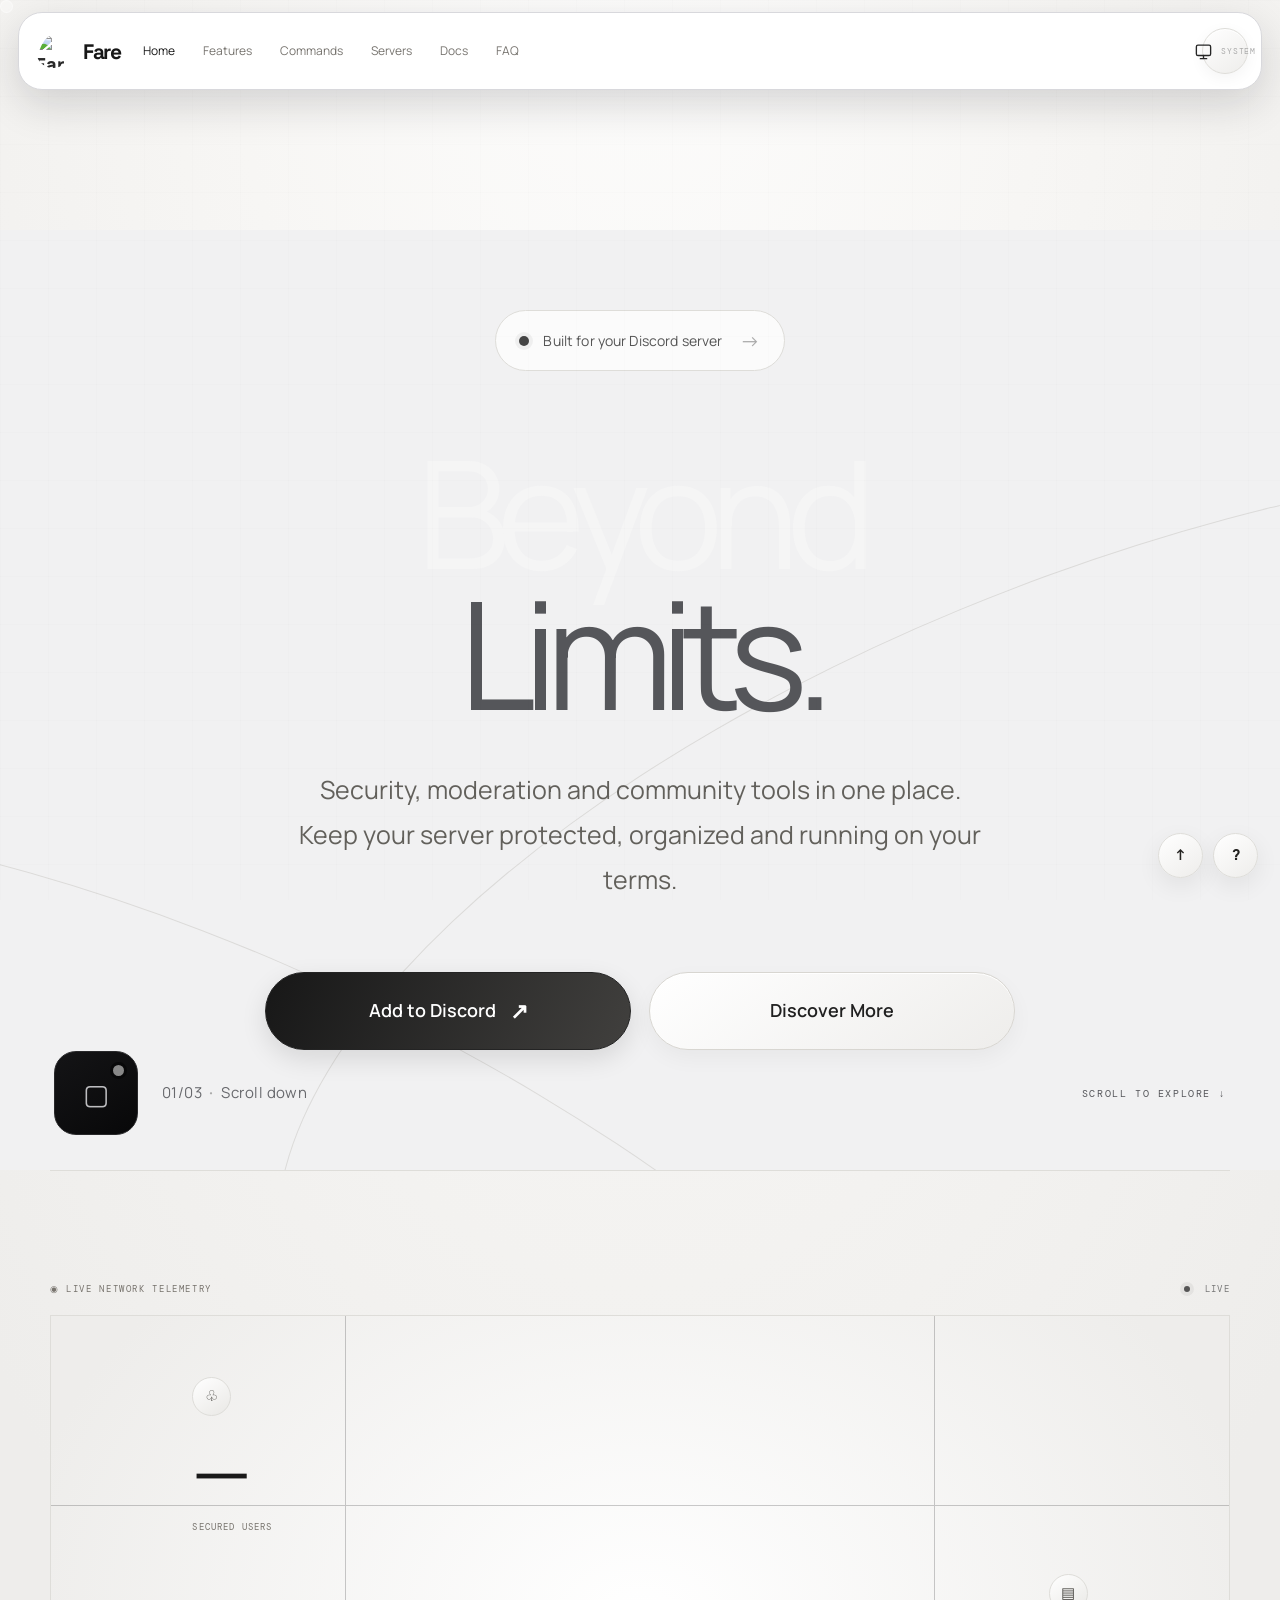
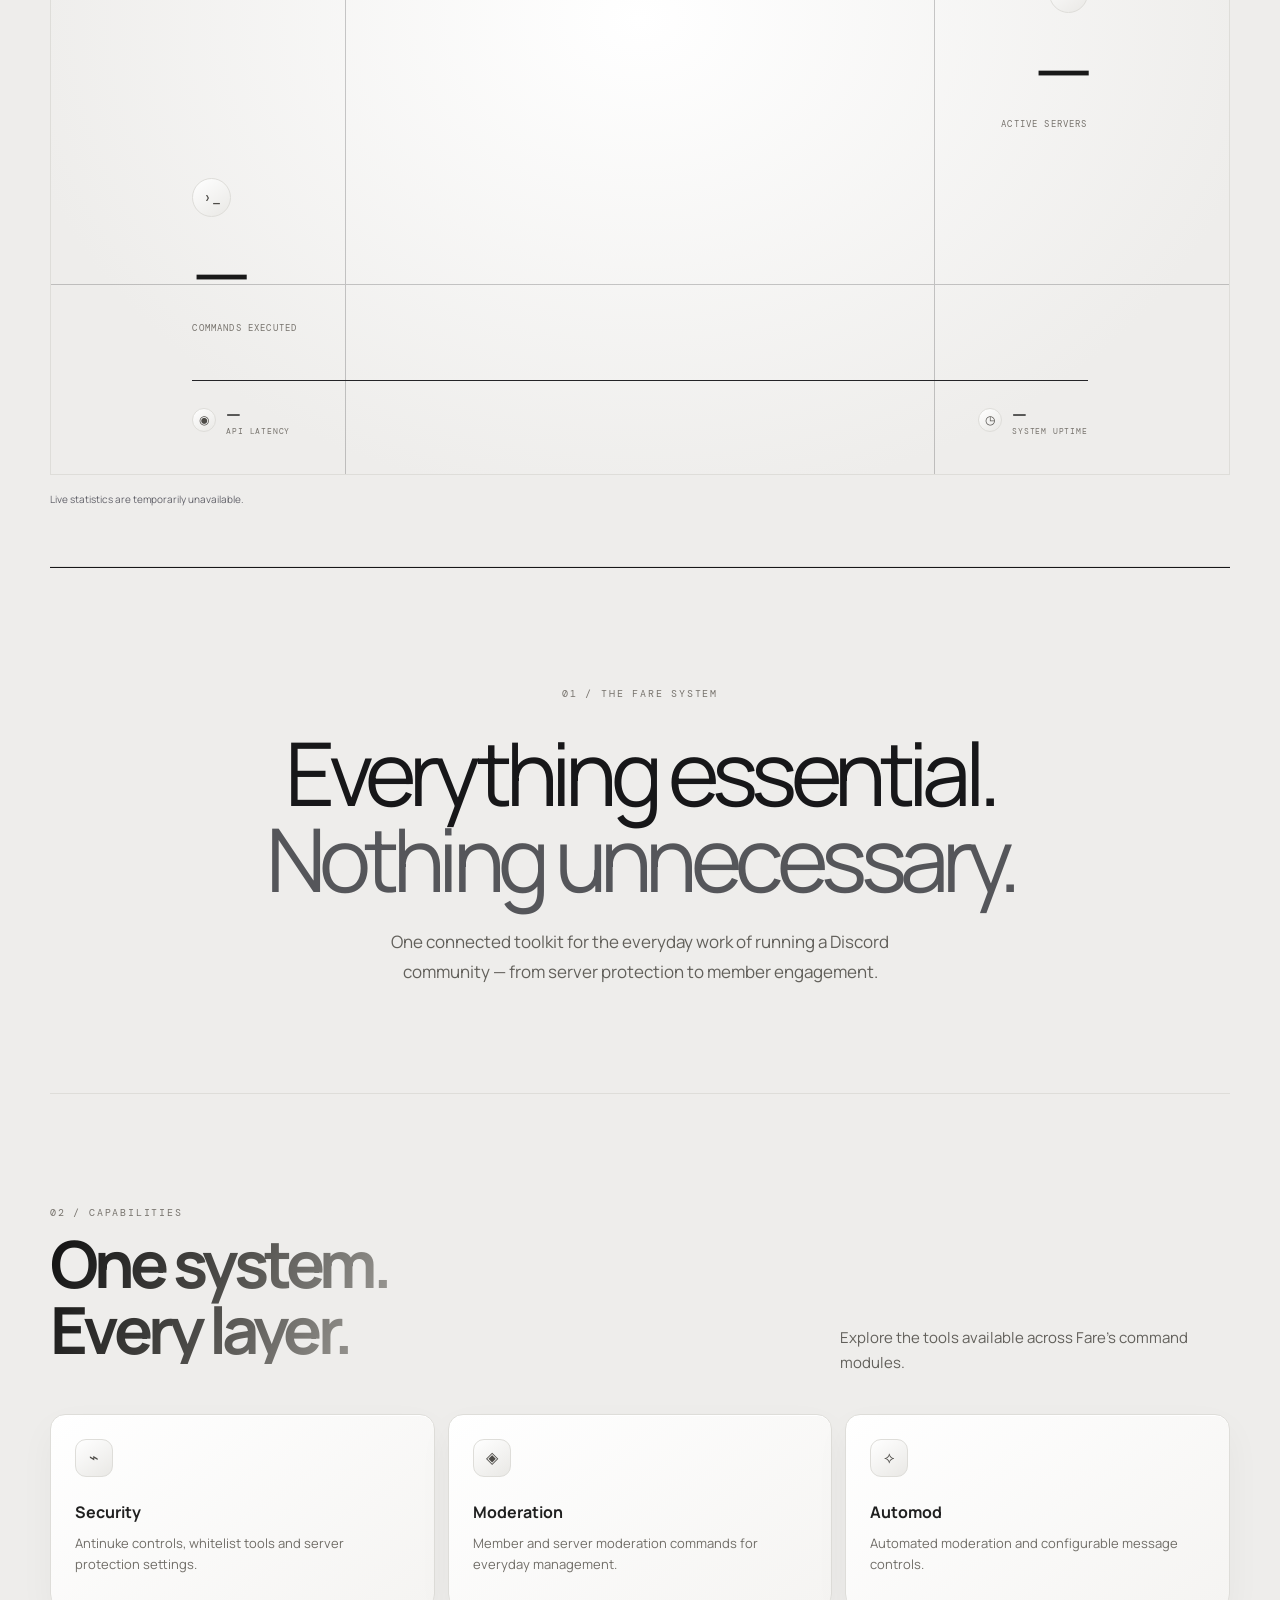
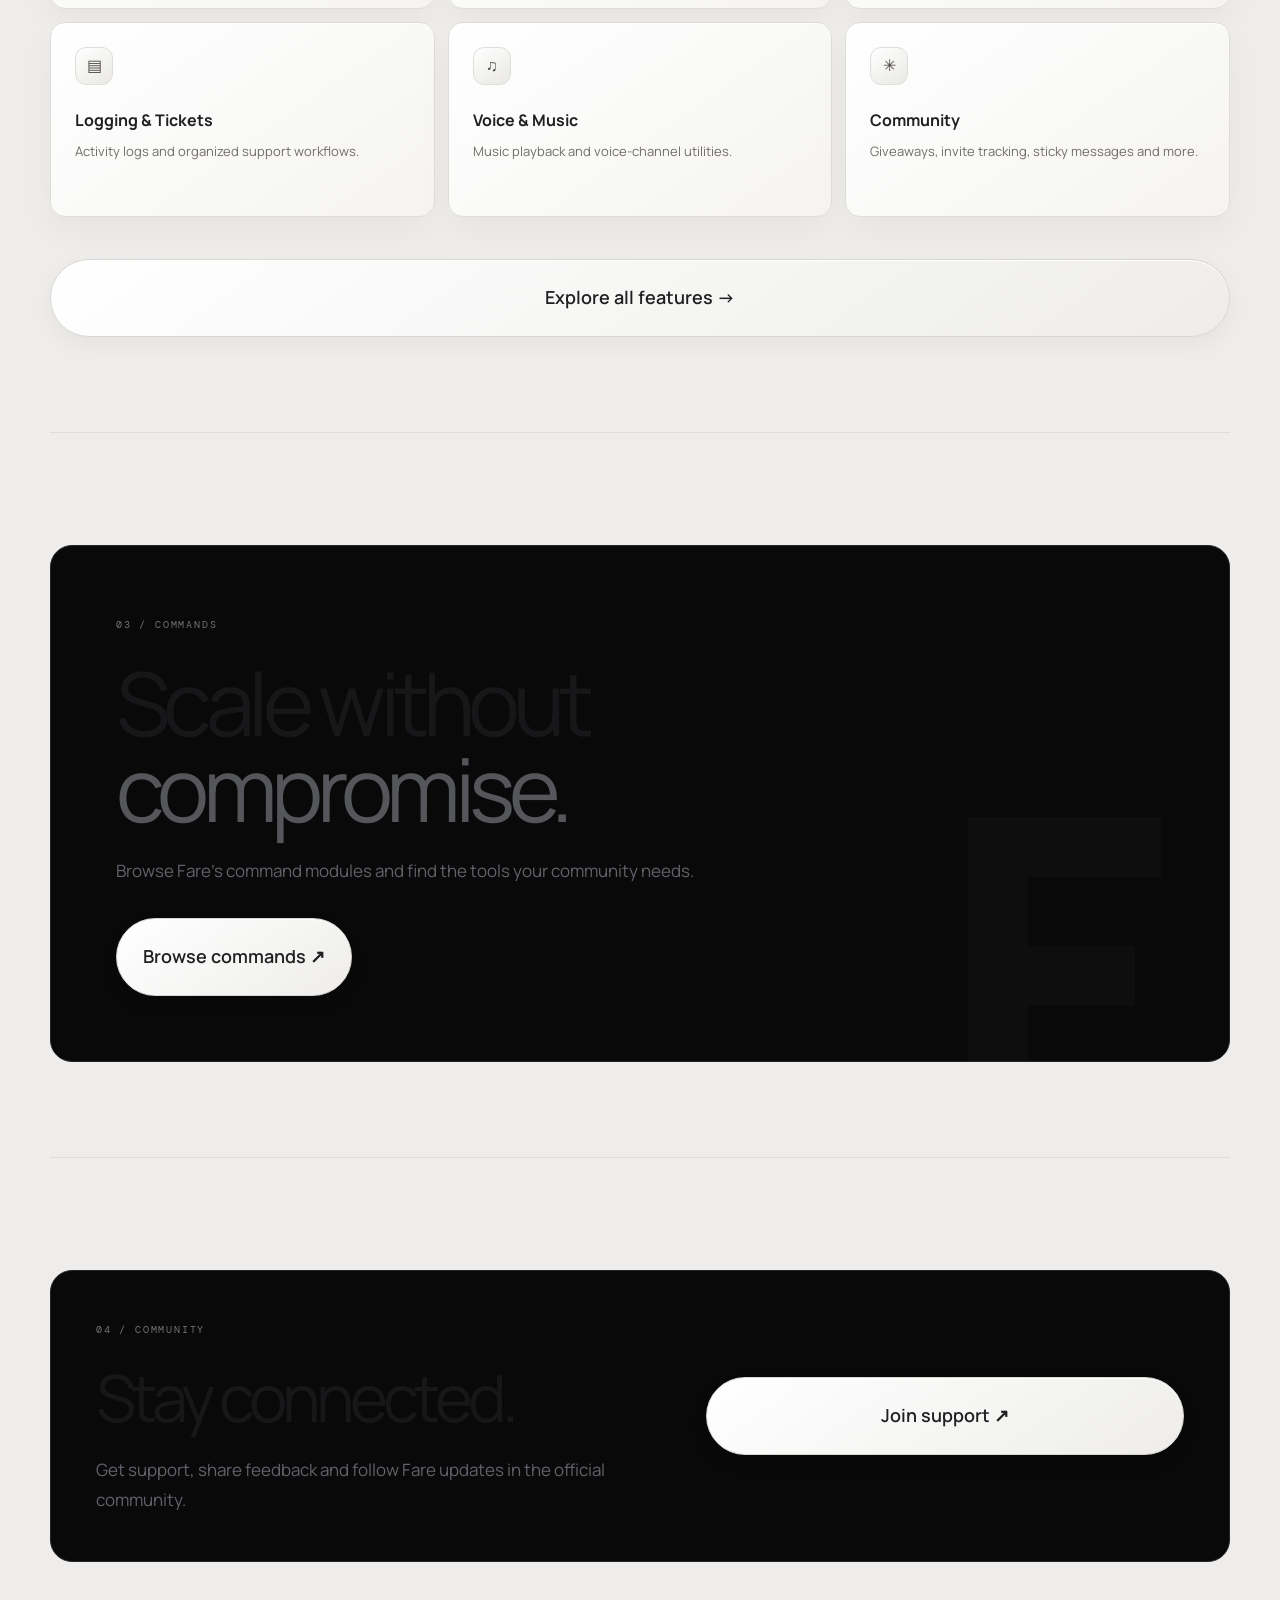
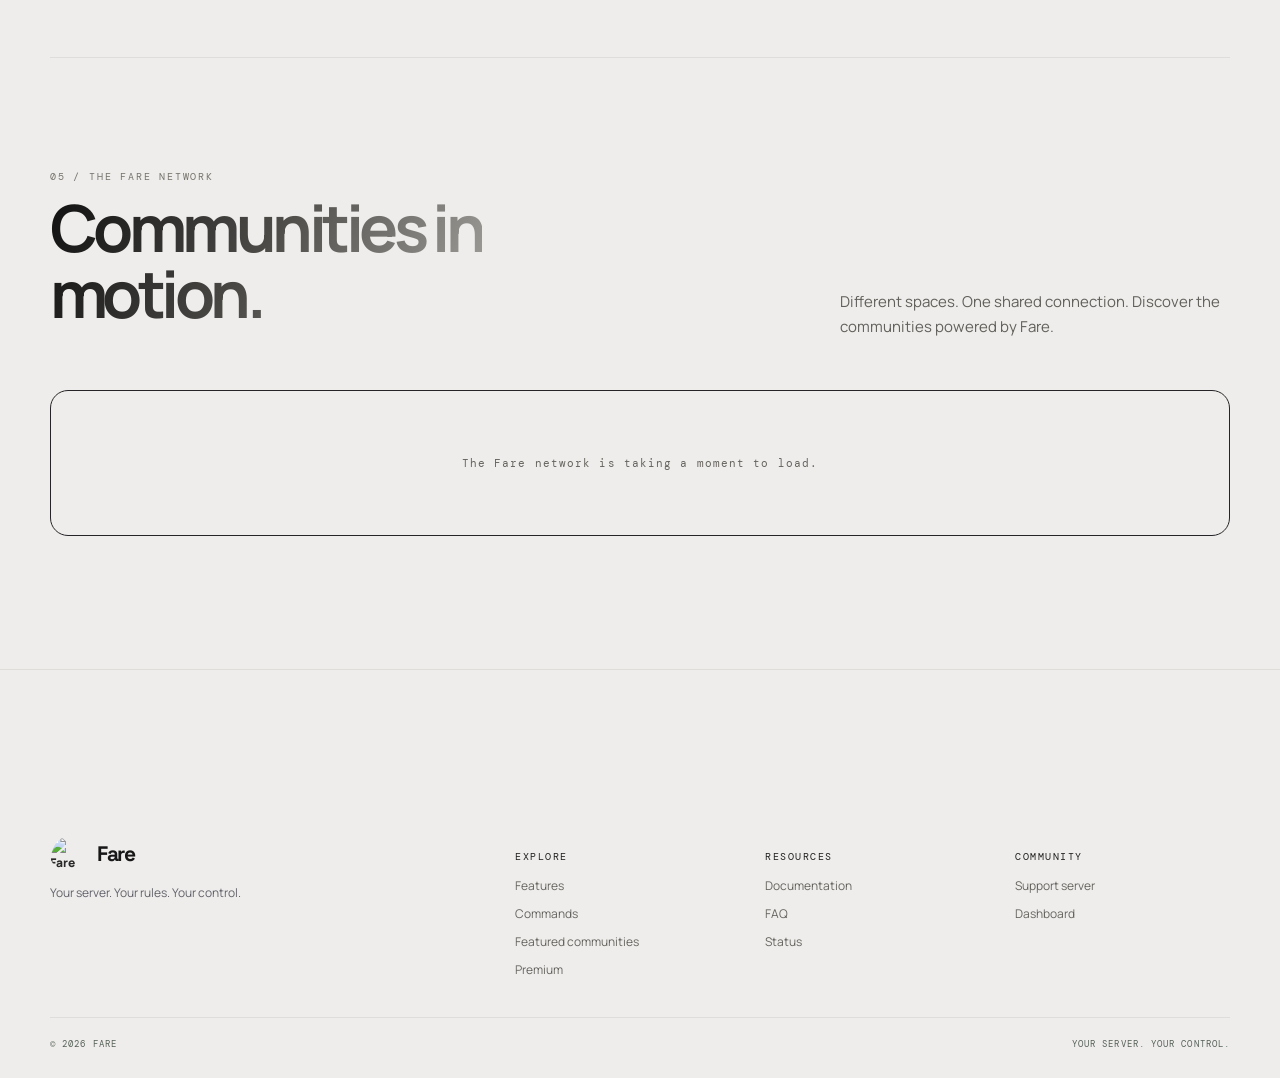
==== commit 71080d4b: "Unify Fare loader markup and network section copy" ====
--- a/index.html
+++ b/index.html
@@ -42,7 +42,7 @@
 <section class="section shell reveal"><div class="section-head"><div><div class="eyebrow">02 / CAPABILITIES</div><h2>One system.<br>Every layer.</h2></div><p>Explore the tools available across Fare's command modules.</p></div><div class="feature-grid"><article class="feature-card"><div class="feature-icon">⌁</div><h3>Security</h3><p>Antinuke controls, whitelist tools and server protection settings.</p></article><article class="feature-card"><div class="feature-icon">◈</div><h3>Moderation</h3><p>Member and server moderation commands for everyday management.</p></article><article class="feature-card"><div class="feature-icon">⟡</div><h3>Automod</h3><p>Automated moderation and configurable message controls.</p></article><article class="feature-card"><div class="feature-icon">▤</div><h3>Logging & Tickets</h3><p>Activity logs and organized support workflows.</p></article><article class="feature-card"><div class="feature-icon">♫</div><h3>Voice & Music</h3><p>Music playback and voice-channel utilities.</p></article><article class="feature-card"><div class="feature-icon">✳</div><h3>Community</h3><p>Giveaways, invite tracking, sticky messages and more.</p></article></div><div class="center-link"><a class="hero-button hero-button-light" href="/features/">Explore all features →</a></div></section>
 <section class="section shell reveal"><div class="zeon-statement"><span class="eyebrow">03 / COMMANDS</span><h2>Scale without<br><span>compromise.</span></h2><p>Browse Fare's command modules and find the tools your community needs.</p><a class="hero-button hero-button-light" href="/commands/">Browse commands ↗</a><div class="statement-mark">F</div></div></section>
 <section class="section shell reveal"><div class="community-panel"><div><span class="eyebrow">04 / COMMUNITY</span><h2>Stay connected.</h2><p>Get support, share feedback and follow Fare updates in the official community.</p></div><a class="hero-button hero-button-light" href="https://discord.gg/rgvaneUnDe">Join support ↗</a></div></section>
-<section class="section shell reveal" id="discover"><div class="section-head"><div><div class="eyebrow">05 / THE FARE NETWORK</div><h2>Servers using<br><span>Fare.</span></h2></div><p><strong data-server-total>—</strong> Discord servers are currently running Fare.</p></div><div id="server-results" class="server-carousel-wrap"><div class="server-carousel-loading">Loading communities<span>···</span></div></div></section>
+<section class="section shell reveal" id="discover"><div class="section-head"><div><div class="eyebrow">05 / THE FARE NETWORK</div><h2>Communities in<br><span>motion.</span></h2></div><p>Different spaces. One shared connection. Discover the communities powered by Fare.</p></div><div id="server-results" class="server-carousel-wrap"><div class="server-carousel-loading">Loading communities<span>···</span></div></div></section>
 </main>
 <footer class="footer"><div class="shell"><div class="footer-grid"><div><a class="brand" href="/"><span class="brand-icon"></span><span>FARE</span></a><p>Your server. Your rules. Your control.</p></div><div><h4>EXPLORE</h4><div class="footer-links"><a href="/features/">Features</a><a href="/commands/">Commands</a><a href="/#discover">Featured communities</a><a href="/premium/">Premium</a></div></div><div><h4>RESOURCES</h4><div class="footer-links"><a href="/docs/">Documentation</a><a href="/faq/">FAQ</a><a href="/status/">Status</a></div></div><div><h4>COMMUNITY</h4><div class="footer-links"><a href="https://discord.gg/rgvaneUnDe">Support server</a><a href="/dashboard/">Dashboard</a></div></div></div><div class="copyright"><span>© 2026 FARE</span><span>YOUR SERVER. YOUR CONTROL.</span></div></div></footer>
 <a class="float-help" href="https://discord.gg/rgvaneUnDe" aria-label="Support">?</a><button class="to-top" aria-label="Back to top">↑</button>
--- a/assets/fare.css
+++ b/assets/fare.css
@@ -602,3 +602,36 @@
 .fare-cursor-dot.is-pressed{width:10px;height:10px;background:rgba(255,255,255,.55)}
 @media(hover:none),(pointer:coarse){.fare-cursor-dot{display:none!important}}
 @media(prefers-reduced-motion:reduce){.loader-word,.loader-line span{animation:none!important}.fare-cursor-dot{display:none!important}}
+
+
+/* Fare network: two glass-card lanes moving in opposite directions. */
+#server-results{display:flex!important;flex-direction:column!important;gap:10px!important;overflow:hidden!important}
+#server-results .network-marquee{position:relative!important;width:100%!important;overflow:hidden!important;padding:12px 0 16px!important;mask-image:linear-gradient(90deg,transparent,#000 4%,#000 96%,transparent)!important;-webkit-mask-image:linear-gradient(90deg,transparent,#000 4%,#000 96%,transparent)!important}
+#server-results .network-track{display:flex!important;align-items:stretch!important;gap:16px!important;width:max-content!important;animation:fare-lane-forward 52s linear infinite!important;will-change:transform}
+#server-results .network-row-two .network-track{animation-name:fare-lane-reverse!important;animation-duration:58s!important}
+#server-results.cards-paused .network-track,#server-results .network-marquee:hover .network-track{animation-play-state:paused!important}
+#server-results .network-server-card{position:relative!important;display:flex!important;align-items:center!important;gap:15px!important;box-sizing:border-box!important;width:clamp(265px,32vw,340px)!important;min-height:116px!important;flex:0 0 clamp(265px,32vw,340px)!important;padding:18px!important;margin:0!important;border:1px solid rgba(255,255,255,.13)!important;border-radius:20px!important;background:linear-gradient(135deg,rgba(255,255,255,.105),rgba(255,255,255,.025))!important;box-shadow:0 14px 34px rgba(0,0,0,.2),inset 0 1px rgba(255,255,255,.1)!important;backdrop-filter:blur(20px)!important;-webkit-backdrop-filter:blur(20px)!important}
+#server-results .network-card-index{display:none!important}
+#server-results .network-server-avatar{width:52px!important;height:52px!important;flex:0 0 52px!important;border-radius:16px!important;overflow:hidden!important}
+#server-results .network-server-copy{min-width:0!important;flex:1!important}
+#server-results .network-server-copy h3{font-size:15px!important;white-space:nowrap!important;overflow:hidden!important;text-overflow:ellipsis!important}
+#server-results .network-server-meta{display:block!important;font-size:8px!important;letter-spacing:.1em!important}
+#server-results .network-server-meta>span:first-child{display:block!important;color:rgba(255,255,255,.48)!important}
+#server-results .network-protected{display:block!important;margin-top:6px!important}
+#server-results .network-card-link{flex:0 0 32px!important;width:32px!important;height:32px!important;margin-left:auto!important;border-radius:50%!important;background:rgba(255,255,255,.07)!important}
+#server-results .network-footnote{display:flex!important;justify-content:space-between!important;padding:0 8px!important;font-size:9px!important;letter-spacing:.16em!important;color:rgba(255,255,255,.42)!important}
+@keyframes fare-lane-forward{from{transform:translateX(0)}to{transform:translateX(-50%)}}
+@keyframes fare-lane-reverse{from{transform:translateX(-50%)}to{transform:translateX(0)}}
+html[data-theme="light"] #server-results .network-server-card{background:linear-gradient(135deg,rgba(255,255,255,.94),rgba(235,234,231,.78))!important;border-color:rgba(30,30,30,.12)!important;box-shadow:0 14px 34px rgba(30,27,22,.09),inset 0 1px #fff!important}
+html[data-theme="light"] #server-results .network-server-meta>span:first-child{color:rgba(20,20,20,.48)!important}
+@media(max-width:650px){#server-results{gap:3px!important}#server-results .network-track{gap:12px!important;animation-duration:46s!important}#server-results .network-row-two .network-track{animation-duration:51s!important}#server-results .network-server-card{width: min(78vw,310px)!important;flex-basis:min(78vw,310px)!important;min-height:104px!important;padding:14px!important}#server-results .network-server-avatar{width:46px!important;height:46px!important;flex-basis:46px!important}#server-results .network-footnote{font-size:8px!important}}
+@media(prefers-reduced-motion:reduce){#server-results .network-track{animation:none!important}}
+/* One identical 1.5-second Fare loader on every page. */
+.loader-inner{width:230px!important;max-width:70vw!important}
+.loader-line{width:100%!important;height:2px!important}
+.loader-line span{width:38%!important;animation-duration:1.5s!important}
+.loader-word{margin-bottom:18px!important}
+.fare-cursor-dot{display:block!important;position:fixed!important;left:0;top:0;width:13px;height:13px;border-radius:50%;background:rgba(255,255,255,.3);border:1px solid rgba(255,255,255,.42);box-shadow:0 0 12px rgba(255,255,255,.09);pointer-events:none!important;z-index:10001!important;opacity:0;transition:opacity .16s ease,width .12s ease,height .12s ease}
+.fare-cursor-dot.is-visible{opacity:1!important}
+.fare-cursor-dot.is-pressed{width:10px;height:10px;background:rgba(255,255,255,.58)}
+@media(prefers-reduced-motion:reduce){.fare-cursor-dot{display:none!important}}
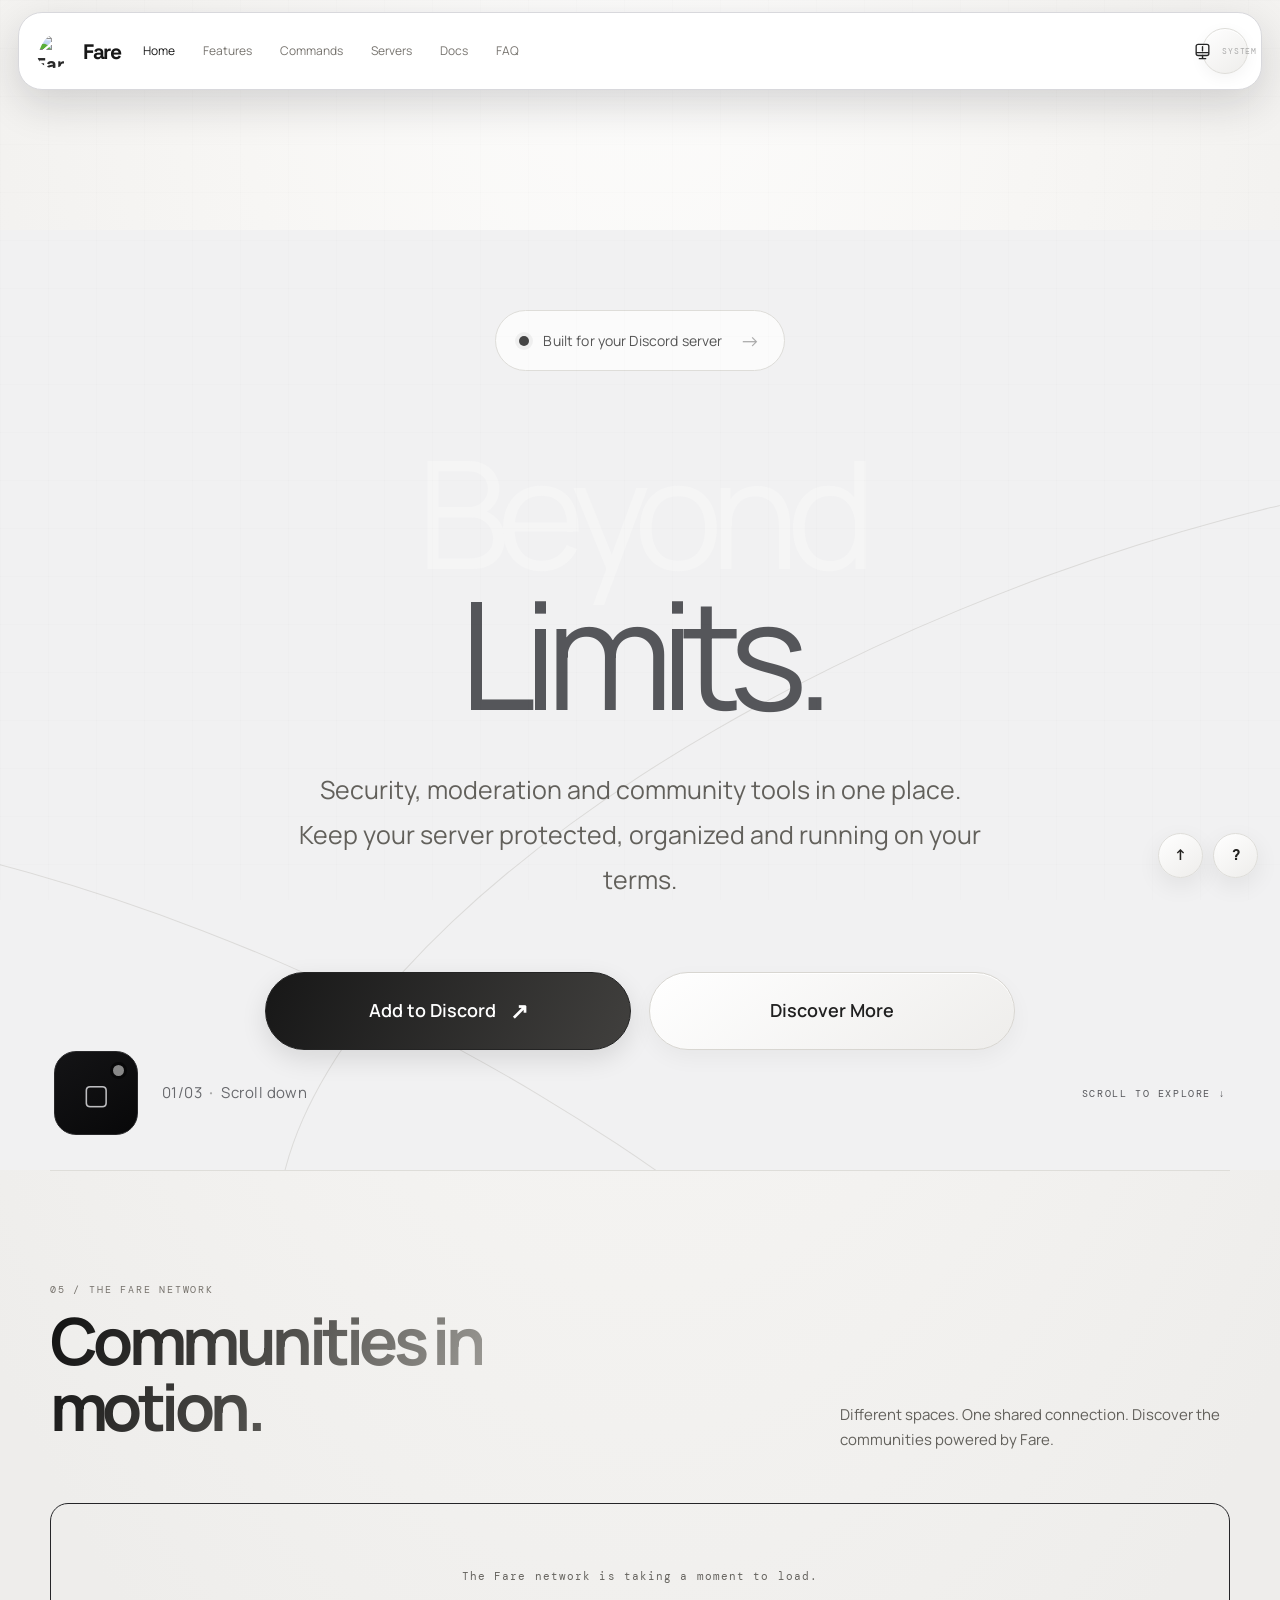
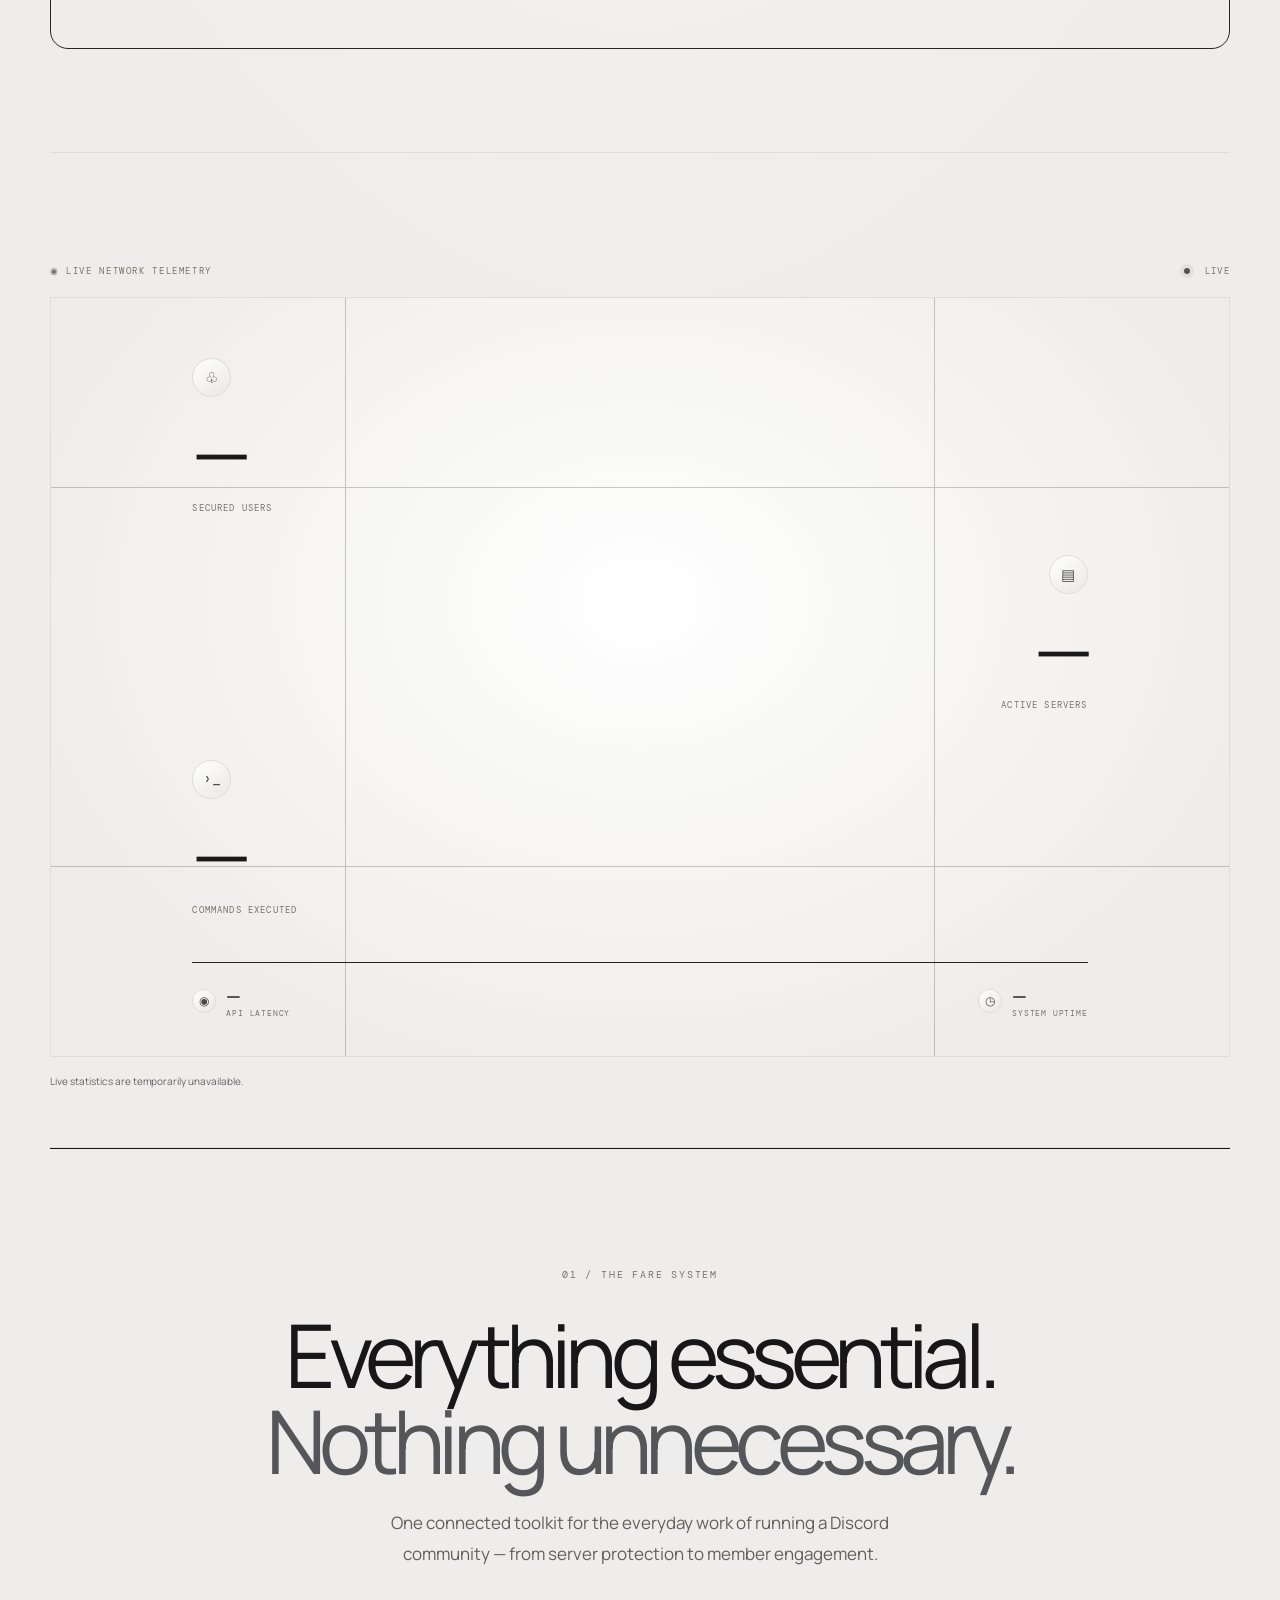
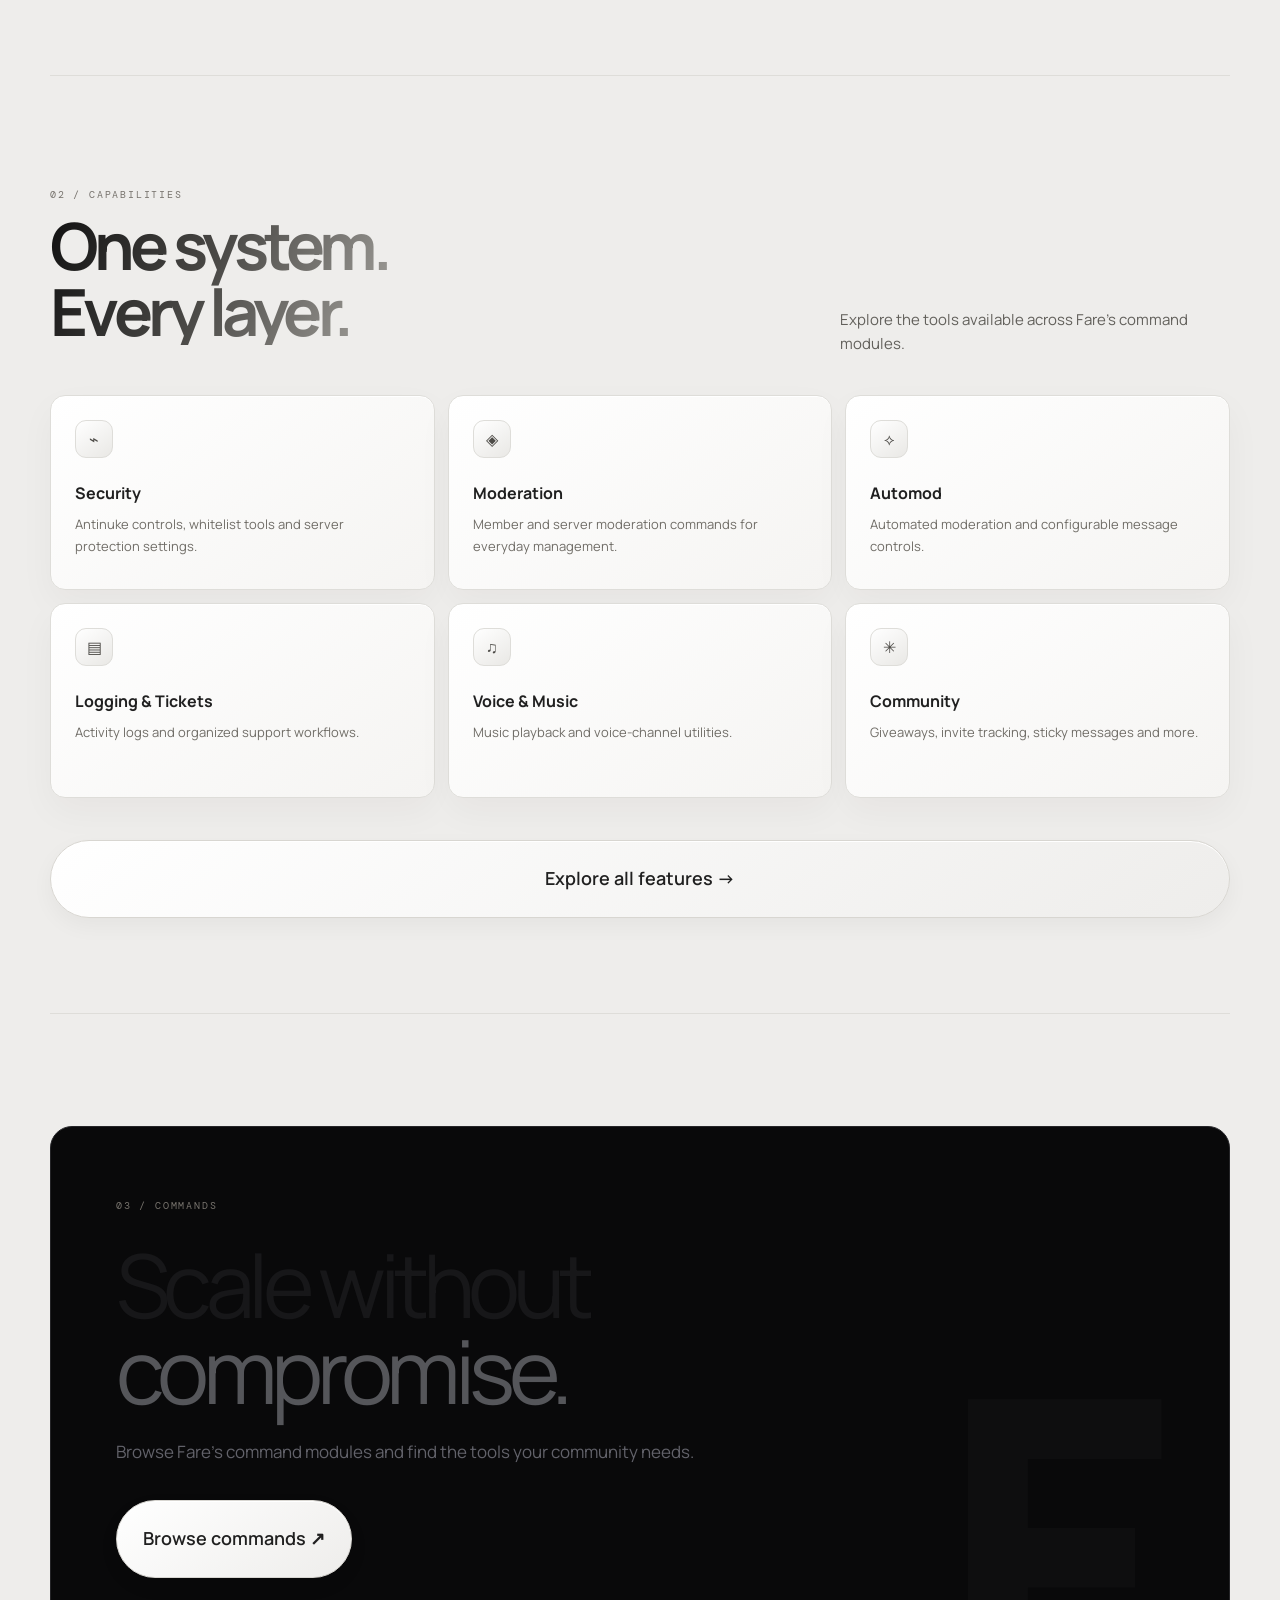
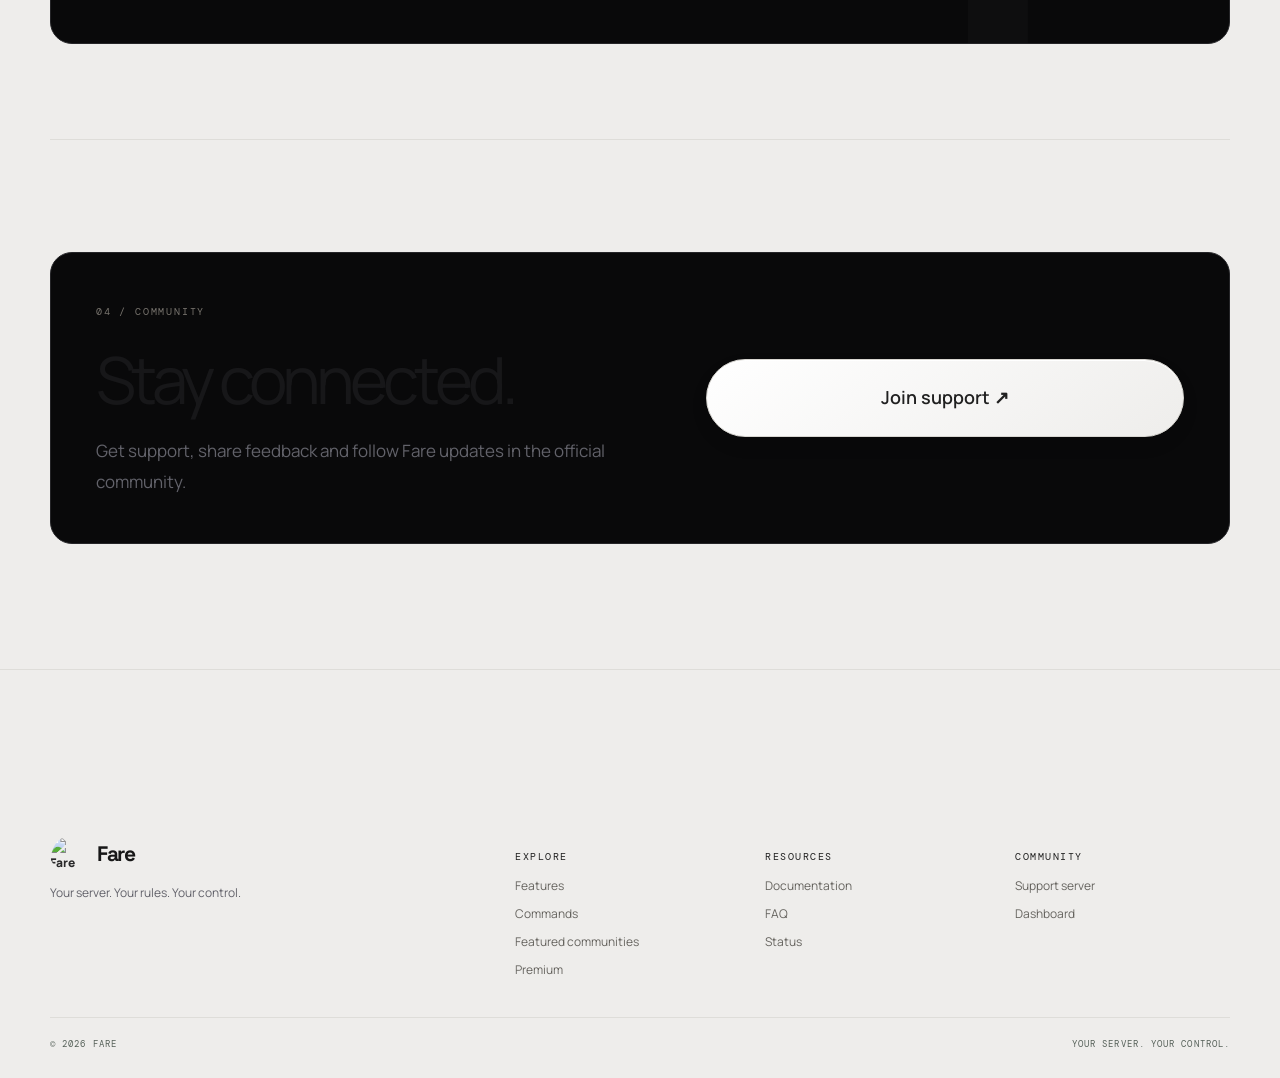
==== commit a3b8cbb5: "Move Fare network cards above statistics" ====
--- a/index.html
+++ b/index.html
@@ -24,6 +24,7 @@
 <div class="hero-bottom"><a class="support-float" href="https://discord.gg/rgvaneUnDe" aria-label="Fare support">▢<i></i></a><span class="slide-count">01/03 <b>·</b> Scroll down</span><span class="hero-scroll">SCROLL TO EXPLORE ↓</span></div>
 <div class="hero-logo-watermark"></div>
 </section>
+<section class="section shell reveal" id="discover"><div class="section-head"><div><div class="eyebrow">05 / THE FARE NETWORK</div><h2>Communities in<br><span>motion.</span></h2></div><p>Different spaces. One shared connection. Discover the communities powered by Fare.</p></div><div id="server-results" class="server-carousel-wrap"><div class="server-carousel-loading">Loading communities<span>···</span></div></div></section>
 <section class="stats-showcase shell reveal" id="statistics">
 <div class="stats-showcase-head"><span class="eyebrow">◉ LIVE NETWORK TELEMETRY</span><span class="stats-live"><i></i> LIVE</span></div>
 <div class="stats-stage">
@@ -42,7 +43,7 @@
 <section class="section shell reveal"><div class="section-head"><div><div class="eyebrow">02 / CAPABILITIES</div><h2>One system.<br>Every layer.</h2></div><p>Explore the tools available across Fare's command modules.</p></div><div class="feature-grid"><article class="feature-card"><div class="feature-icon">⌁</div><h3>Security</h3><p>Antinuke controls, whitelist tools and server protection settings.</p></article><article class="feature-card"><div class="feature-icon">◈</div><h3>Moderation</h3><p>Member and server moderation commands for everyday management.</p></article><article class="feature-card"><div class="feature-icon">⟡</div><h3>Automod</h3><p>Automated moderation and configurable message controls.</p></article><article class="feature-card"><div class="feature-icon">▤</div><h3>Logging & Tickets</h3><p>Activity logs and organized support workflows.</p></article><article class="feature-card"><div class="feature-icon">♫</div><h3>Voice & Music</h3><p>Music playback and voice-channel utilities.</p></article><article class="feature-card"><div class="feature-icon">✳</div><h3>Community</h3><p>Giveaways, invite tracking, sticky messages and more.</p></article></div><div class="center-link"><a class="hero-button hero-button-light" href="/features/">Explore all features →</a></div></section>
 <section class="section shell reveal"><div class="zeon-statement"><span class="eyebrow">03 / COMMANDS</span><h2>Scale without<br><span>compromise.</span></h2><p>Browse Fare's command modules and find the tools your community needs.</p><a class="hero-button hero-button-light" href="/commands/">Browse commands ↗</a><div class="statement-mark">F</div></div></section>
 <section class="section shell reveal"><div class="community-panel"><div><span class="eyebrow">04 / COMMUNITY</span><h2>Stay connected.</h2><p>Get support, share feedback and follow Fare updates in the official community.</p></div><a class="hero-button hero-button-light" href="https://discord.gg/rgvaneUnDe">Join support ↗</a></div></section>
-<section class="section shell reveal" id="discover"><div class="section-head"><div><div class="eyebrow">05 / THE FARE NETWORK</div><h2>Communities in<br><span>motion.</span></h2></div><p>Different spaces. One shared connection. Discover the communities powered by Fare.</p></div><div id="server-results" class="server-carousel-wrap"><div class="server-carousel-loading">Loading communities<span>···</span></div></div></section>
+
 </main>
 <footer class="footer"><div class="shell"><div class="footer-grid"><div><a class="brand" href="/"><span class="brand-icon"></span><span>FARE</span></a><p>Your server. Your rules. Your control.</p></div><div><h4>EXPLORE</h4><div class="footer-links"><a href="/features/">Features</a><a href="/commands/">Commands</a><a href="/#discover">Featured communities</a><a href="/premium/">Premium</a></div></div><div><h4>RESOURCES</h4><div class="footer-links"><a href="/docs/">Documentation</a><a href="/faq/">FAQ</a><a href="/status/">Status</a></div></div><div><h4>COMMUNITY</h4><div class="footer-links"><a href="https://discord.gg/rgvaneUnDe">Support server</a><a href="/dashboard/">Dashboard</a></div></div></div><div class="copyright"><span>© 2026 FARE</span><span>YOUR SERVER. YOUR CONTROL.</span></div></div></footer>
 <a class="float-help" href="https://discord.gg/rgvaneUnDe" aria-label="Support">?</a><button class="to-top" aria-label="Back to top">↑</button>
--- a/assets/fare.css
+++ b/assets/fare.css
@@ -625,7 +625,6 @@
 html[data-theme="light"] #server-results .network-server-card{background:linear-gradient(135deg,rgba(255,255,255,.94),rgba(235,234,231,.78))!important;border-color:rgba(30,30,30,.12)!important;box-shadow:0 14px 34px rgba(30,27,22,.09),inset 0 1px #fff!important}
 html[data-theme="light"] #server-results .network-server-meta>span:first-child{color:rgba(20,20,20,.48)!important}
 @media(max-width:650px){#server-results{gap:3px!important}#server-results .network-track{gap:12px!important;animation-duration:46s!important}#server-results .network-row-two .network-track{animation-duration:51s!important}#server-results .network-server-card{width: min(78vw,310px)!important;flex-basis:min(78vw,310px)!important;min-height:104px!important;padding:14px!important}#server-results .network-server-avatar{width:46px!important;height:46px!important;flex-basis:46px!important}#server-results .network-footnote{font-size:8px!important}}
-@media(prefers-reduced-motion:reduce){#server-results .network-track{animation:none!important}}
 /* One identical 1.5-second Fare loader on every page. */
 .loader-inner{width:230px!important;max-width:70vw!important}
 .loader-line{width:100%!important;height:2px!important}
@@ -635,3 +634,108 @@
 .fare-cursor-dot.is-visible{opacity:1!important}
 .fare-cursor-dot.is-pressed{width:10px;height:10px;background:rgba(255,255,255,.58)}
 @media(prefers-reduced-motion:reduce){.fare-cursor-dot{display:none!important}}
+
+
+/* The Fare server lanes must keep moving even when the device requests reduced motion. */
+@media(prefers-reduced-motion:reduce){
+ #server-results .network-row-one .network-track{animation:fare-lane-forward 52s linear infinite!important}
+ #server-results .network-row-two .network-track{animation:fare-lane-reverse 58s linear infinite!important}
+}
+
+/* Keep the requested server motion active on mobile and reduced-motion devices. */
+#server-results .network-row-one .network-track{animation:fare-lane-forward 52s linear infinite!important}
+#server-results .network-row-two .network-track{animation:fare-lane-reverse 58s linear infinite!important}
+#server-results.cards-paused .network-track{animation-play-state:paused!important}
+
+
+/* Fix: keep both server lanes continuously animated; hover must not freeze them. */
+#server-results .network-marquee:hover .network-track{animation-play-state:running!important}
+#server-results .network-row-one .network-track{animation:fare-lane-forward 38s linear infinite!important;animation-play-state:running!important}
+#server-results .network-row-two .network-track{animation:fare-lane-reverse 44s linear infinite!important;animation-play-state:running!important}
+#server-results.cards-paused .network-track{animation-play-state:paused!important}
+@keyframes fare-lane-forward{0%{transform:translate3d(0,0,0)}100%{transform:translate3d(-50%,0,0)}}
+@keyframes fare-lane-reverse{0%{transform:translate3d(-50%,0,0)}100%{transform:translate3d(0,0,0)}}
+
+
+/* Fix: server lanes must keep autoplaying; touch remains free to scroll the page. */
+#server-results .network-marquee{overflow:hidden!important;overflow-x:hidden!important;overflow-y:hidden!important;touch-action:pan-y!important;scroll-snap-type:none!important;cursor:default!important}
+#server-results .network-track{animation-play-state:running!important;transform:translate3d(0,0,0);will-change:transform!important}
+#server-results .network-row-one .network-track{animation:fare-lane-forward 42s linear infinite!important}
+#server-results .network-row-two .network-track{animation:fare-lane-reverse 47s linear infinite!important}
+#server-results .network-marquee:hover .network-track,#server-results.cards-paused .network-track{animation-play-state:running!important}
+@keyframes fare-lane-forward{0%{transform:translate3d(0,0,0)}100%{transform:translate3d(-50%,0,0)}}
+@keyframes fare-lane-reverse{0%{transform:translate3d(-50%,0,0)}100%{transform:translate3d(0,0,0)}}
+.fare-cursor-dot{opacity:0!important;display:block!important;pointer-events:none!important;transition:opacity .08s ease!important}
+.fare-cursor-dot.is-visible{opacity:1!important}
+.fare-cursor-dot.is-pressed{opacity:1!important}
+@media(prefers-reduced-motion:reduce){#server-results .network-track{animation-duration:42s!important;animation-iteration-count:infinite!important}.fare-cursor-dot{display:none!important}}
+
+/* Smooth, frame-synced touch trail */
+.fare-cursor-dot{will-change:transform;backface-visibility:hidden;}
+.fare-cursor-dot{width:22px!important;height:22px!important;}
+.fare-cursor-dot.is-pressed{width:18px!important;height:18px!important;}
+
+
+
+/* Scroll-state navigation: clean at the top, then softly arrives as a glass pill. */
+.topbar{
+  border:1px solid transparent!important;
+  background:transparent!important;
+  box-shadow:none!important;
+  -webkit-backdrop-filter:blur(0)!important;
+  backdrop-filter:blur(0)!important;
+  transition:background-color .42s ease,border-color .42s ease,box-shadow .42s ease,backdrop-filter .42s ease,-webkit-backdrop-filter .42s ease!important;
+}
+.topbar.is-scrolled{
+  background:rgba(9,9,10,.82)!important;
+  border:1px solid rgba(255,255,255,.13)!important;
+  box-shadow:0 14px 42px rgba(0,0,0,.42),inset 0 1px rgba(255,255,255,.045)!important;
+  -webkit-backdrop-filter:blur(22px)!important;
+  backdrop-filter:blur(22px)!important;
+  animation:fare-nav-arrive .58s cubic-bezier(.16,1,.3,1) both!important;
+}
+html[data-theme="light"] .topbar.is-scrolled{
+  background:rgba(250,250,251,.86)!important;
+  border-color:rgba(25,25,30,.12)!important;
+  box-shadow:0 14px 42px rgba(25,25,30,.13),inset 0 1px #fff!important;
+}
+@keyframes fare-nav-arrive{
+  0%{opacity:.35;transform:translateX(-50%) translateY(-13px) scale(.975);filter:blur(5px)}
+  100%{opacity:1;transform:translateX(-50%) translateY(0) scale(1);filter:blur(0)}
+}
+@media(prefers-reduced-motion:reduce){.topbar.is-scrolled{animation:none!important}}
+
+/* Crisp, consistent theme glyphs */
+.theme-glyph{display:inline-flex;align-items:center;justify-content:center;width:20px;height:20px;color:currentColor;flex:0 0 20px}
+.theme-glyph svg,.theme-menu button span svg{display:block;width:19px;height:19px;fill:none;stroke:currentColor;stroke-width:1.7;stroke-linecap:round;stroke-linejoin:round}
+.theme-menu button span{display:inline-flex;align-items:center;justify-content:center;width:20px;height:20px;flex:0 0 20px}
+.theme-toggle{gap:9px}
+
+
+/* Match the loader progress bar exactly to the Fare word width. */
+.loader-inner{width:max-content!important;max-width:70vw!important}
+.loader-word{width:max-content!important;margin-left:auto!important;margin-right:auto!important}
+.loader-line{width:100%!important}
+
+
+/* Hard-set the live Fare network marquee: duplicated track loops continuously. */
+#server-results .network-marquee{display:block!important;overflow:hidden!important;white-space:normal!important}
+#server-results .network-track{
+  display:flex!important;
+  flex-wrap:nowrap!important;
+  width:max-content!important;
+  max-width:none!important;
+  gap:14px!important;
+  will-change:transform!important;
+  animation-name:fare-network-loop!important;
+  animation-timing-function:linear!important;
+  animation-iteration-count:infinite!important;
+  animation-play-state:running!important;
+}
+#server-results .network-row-one .network-track{animation-duration:34s!important}
+#server-results .network-row-two .network-track{animation-duration:41s!important}
+#server-results .network-server-card{flex:0 0 clamp(300px,48vw,520px)!important}
+@keyframes fare-network-loop{
+  from{transform:translate3d(0,0,0)}
+  to{transform:translate3d(-50%,0,0)}
+}
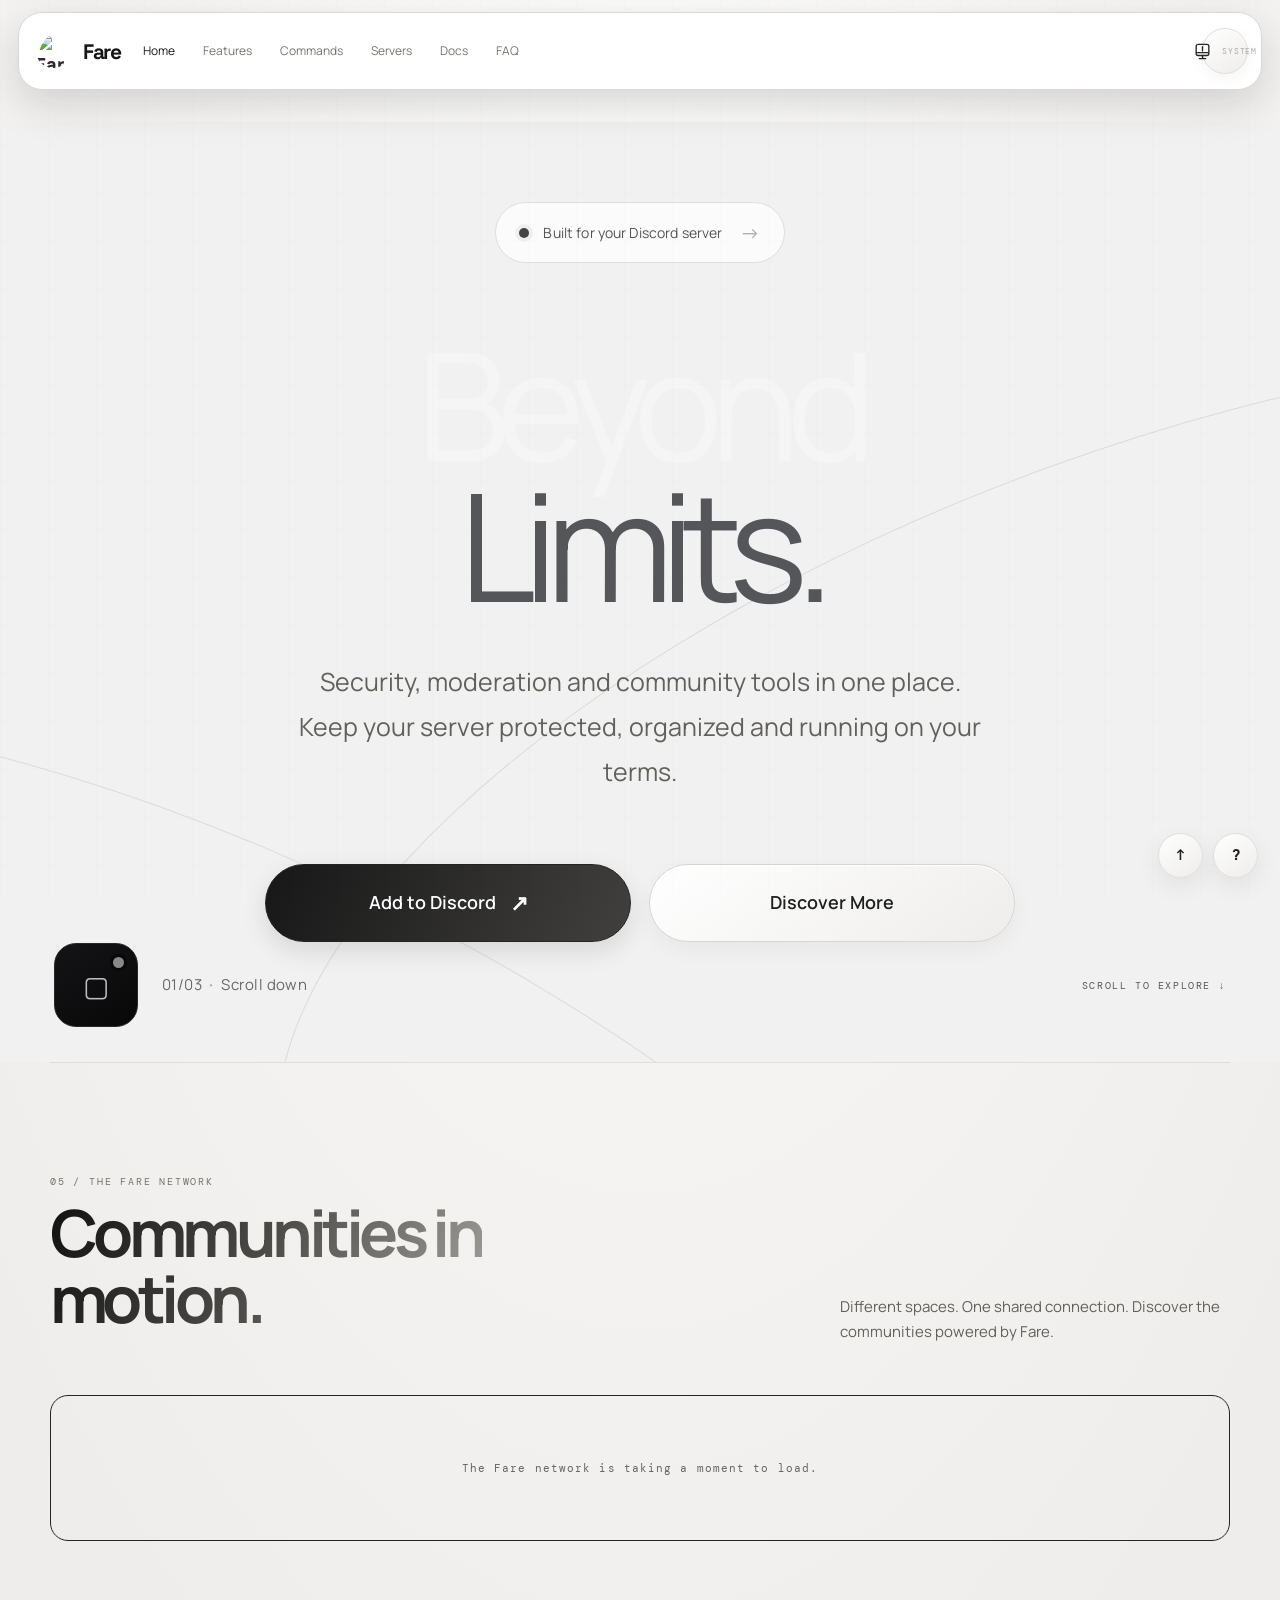
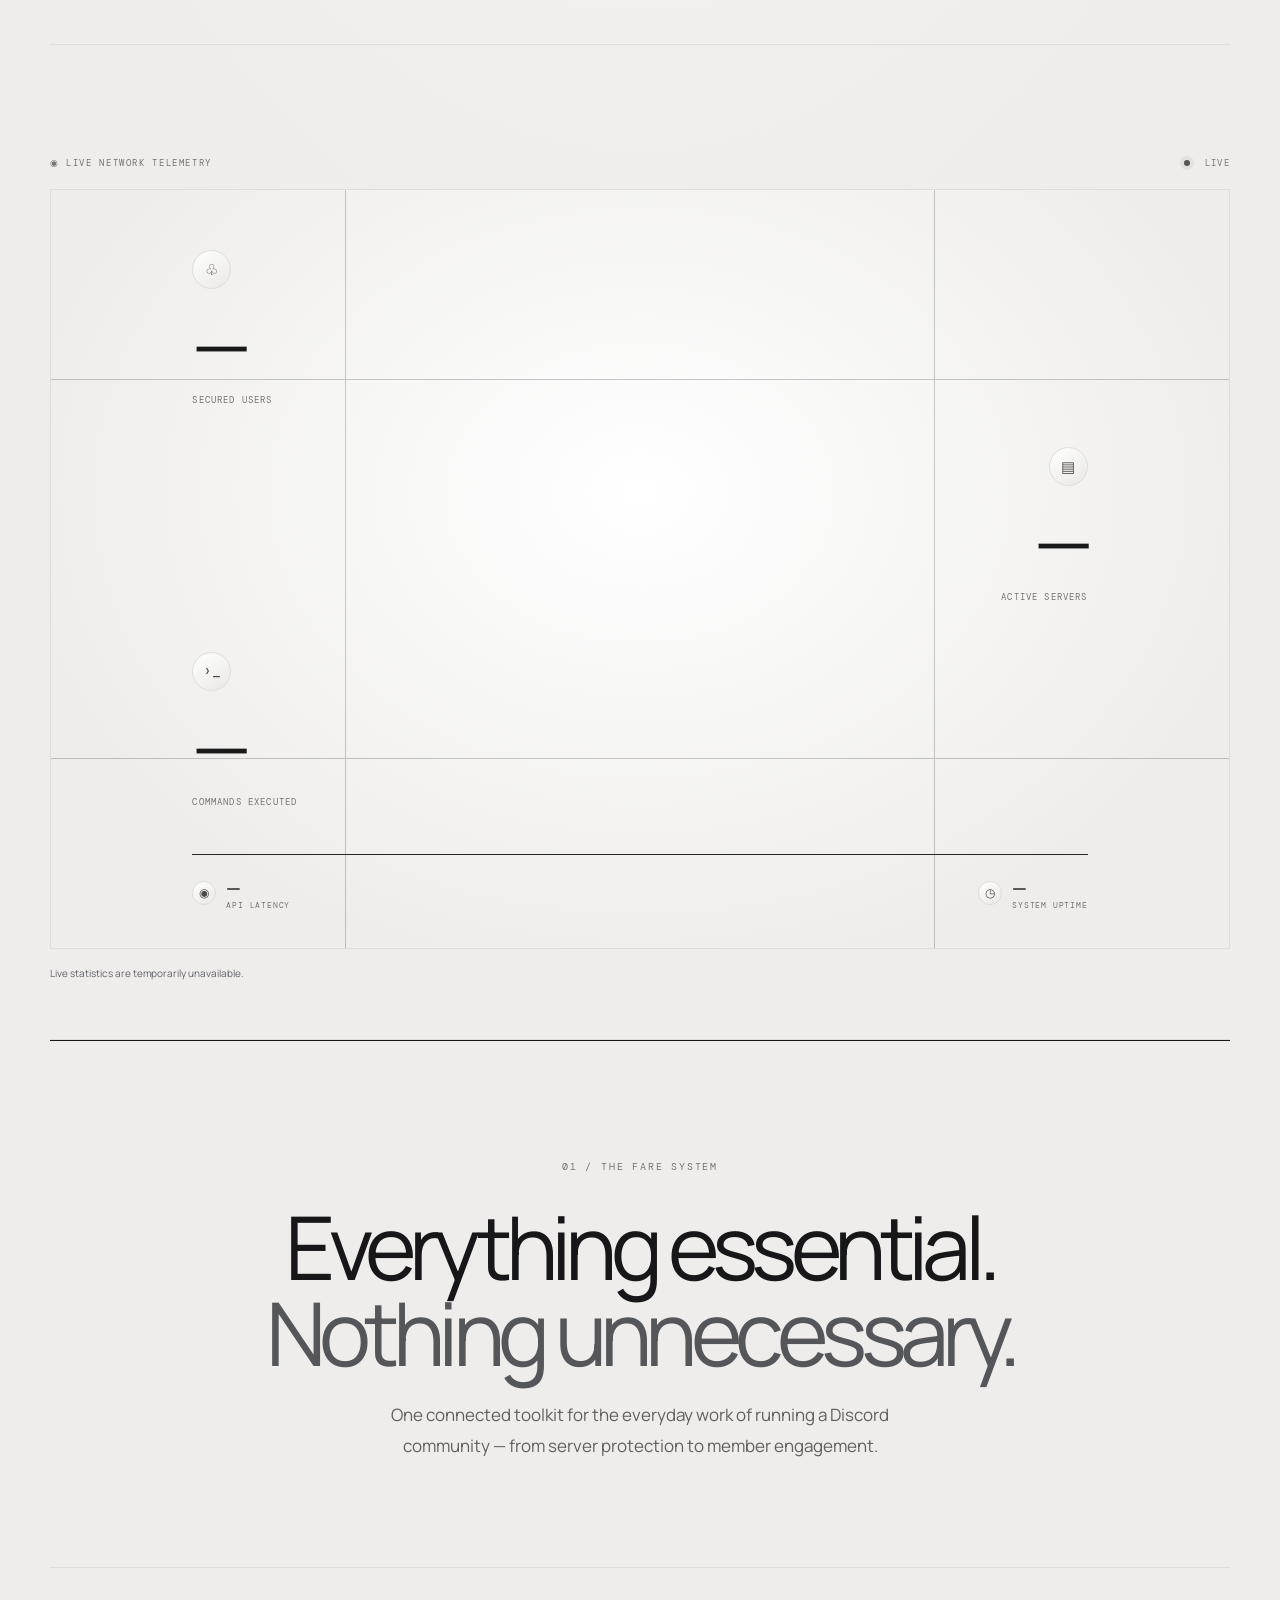
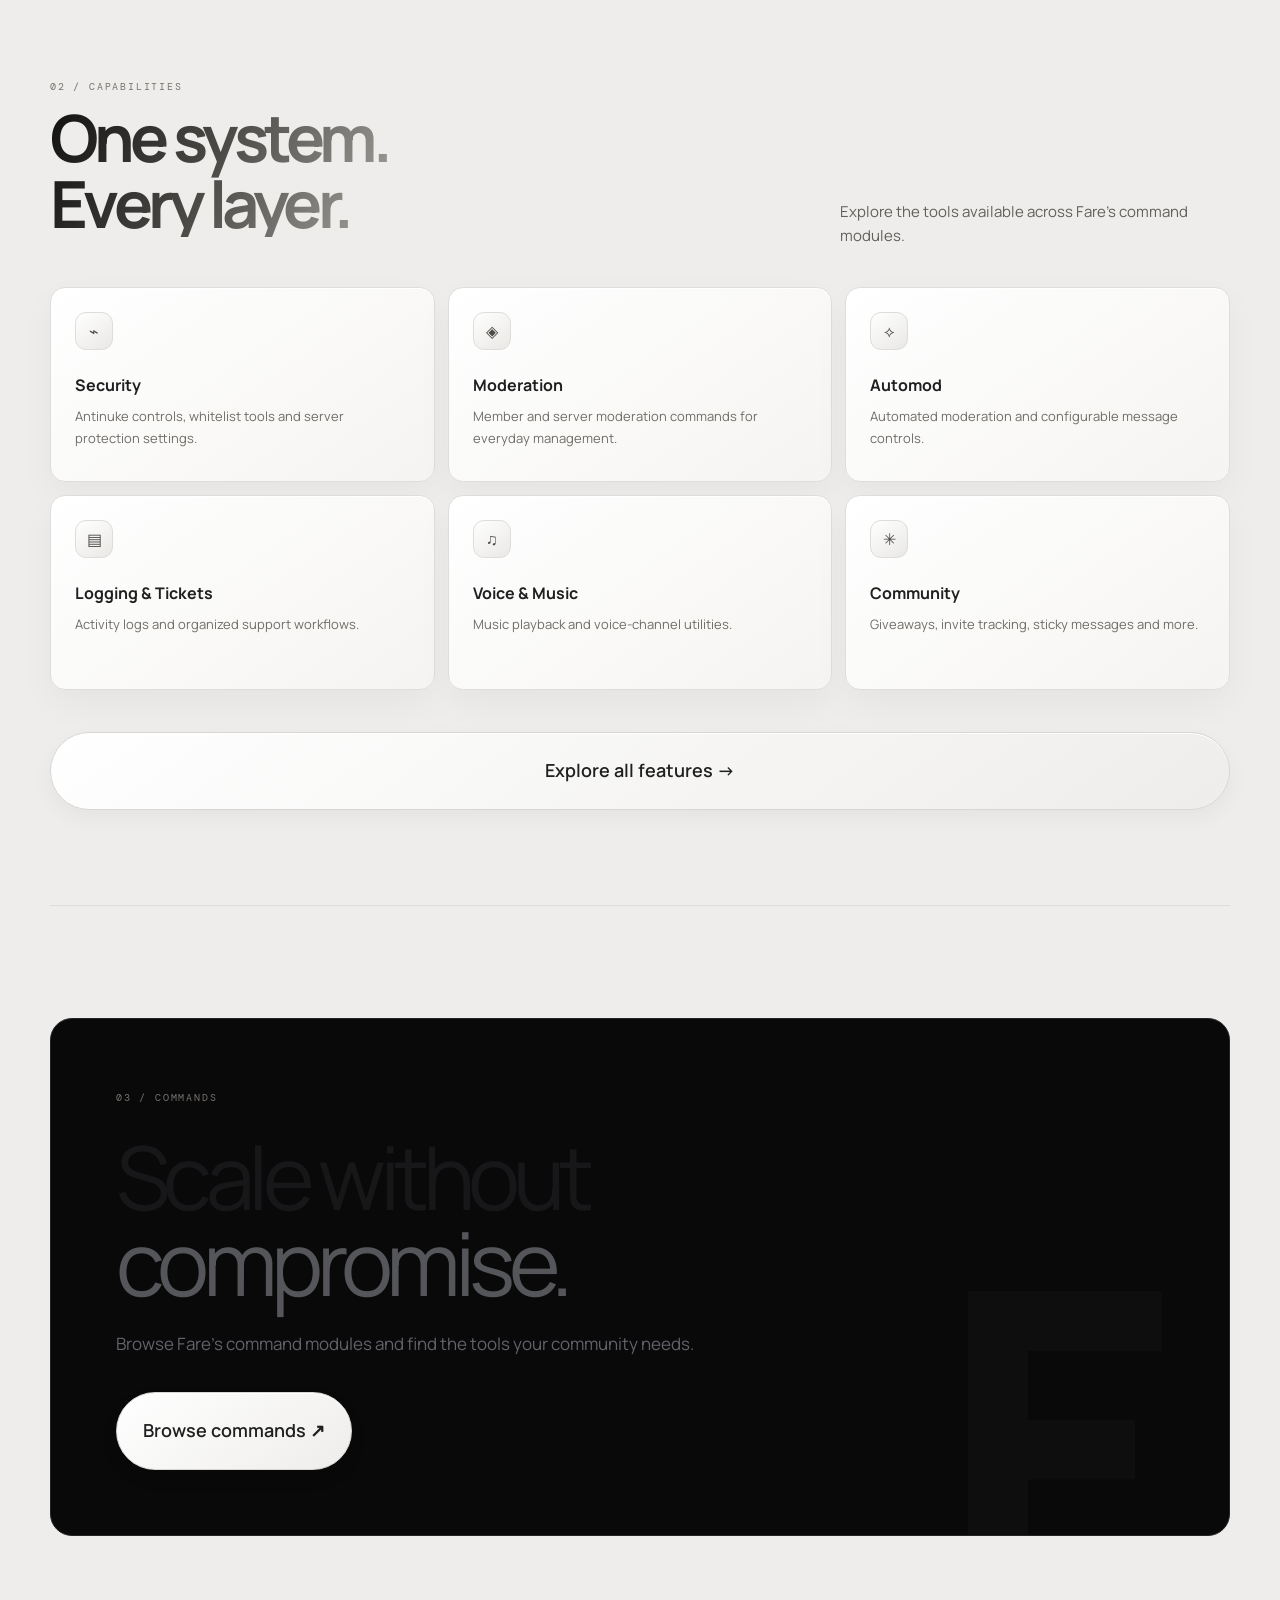
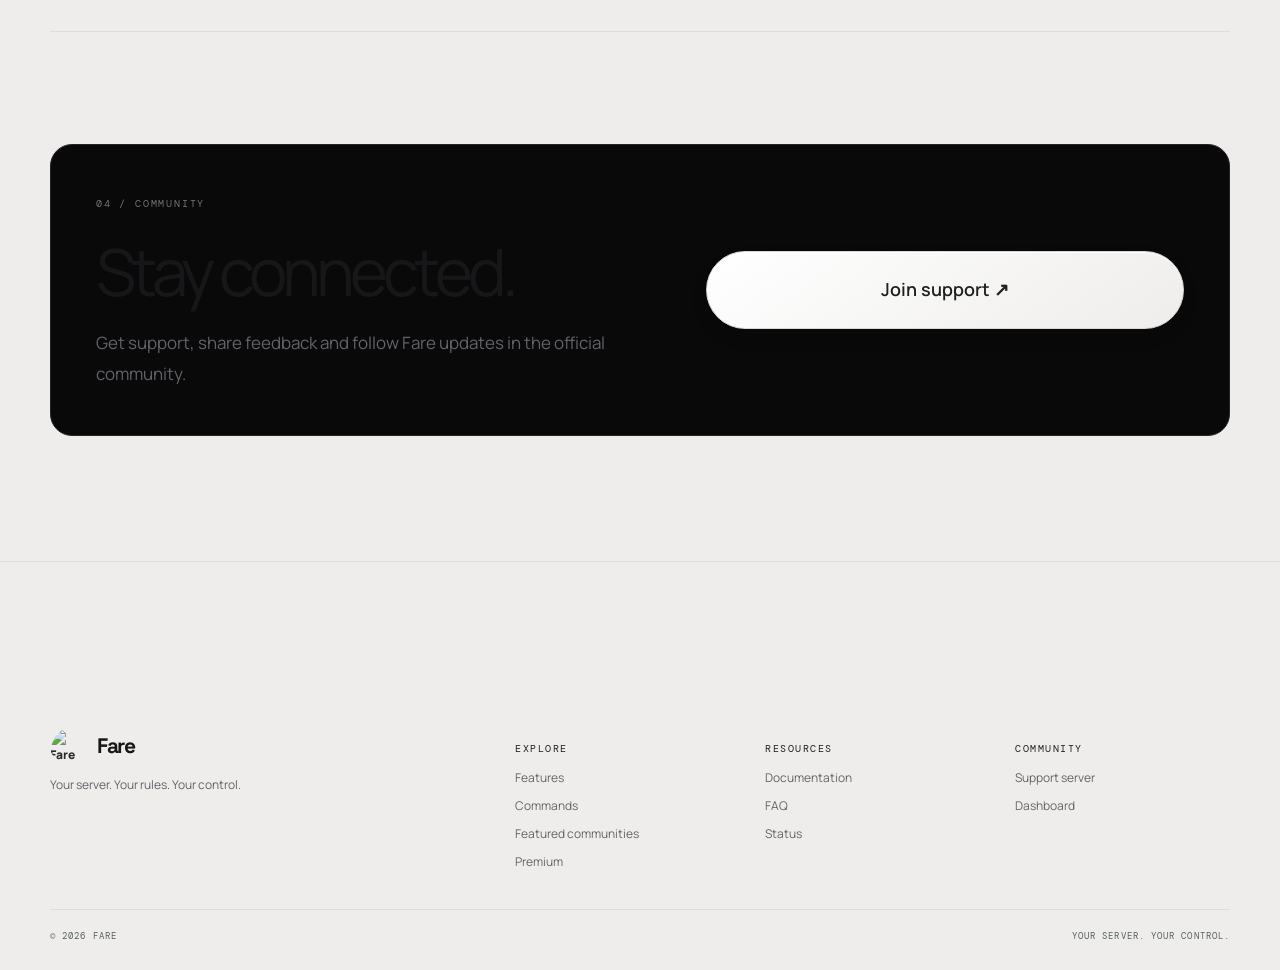
==== commit f7e95c7e: "Bust homepage stylesheet cache for marquee fix" ====
--- a/index.html
+++ b/index.html
@@ -6,7 +6,7 @@
 <title>Fare — Beyond Limits</title>
 <meta name="description" content="Fare brings security, moderation and community tools together for your Discord server.">
 <link rel="icon" href="https://cdn.discordapp.com/attachments/1575057674876227644/1575458287414018048/f-logo-v7.png?ex=6b095b5e&is=6b0809de&hm=a3fc70b39a07abc5d677d1ec30853bccf1f669423619b8a7805216cd33334eee">
-<link rel="stylesheet" href="/assets/fare.css"><script defer src="/assets/fare.js"></script>
+<link rel="stylesheet" href="/assets/fare.css?v=20261128-marquee2"><script defer src="/assets/fare.js"></script>
 </head>
 <body>
 <div class="loader" aria-hidden="false"><div class="loader-inner"><div class="loader-word">Fare</div><div class="loader-line"><span></span></div></div></div>
--- a/assets/fare.css
+++ b/assets/fare.css
@@ -530,7 +530,7 @@
 #server-results:before,#server-results:after,.network-marquee:before,.network-marquee:after{display:none!important;content:none!important}
 .network-marquee{width:100%!important;margin:0!important;padding:8px 3px 20px!important;overflow-x:auto!important;overflow-y:hidden!important;mask-image:none!important;-webkit-mask-image:none!important;scroll-snap-type:x mandatory;scroll-behavior:smooth;overscroll-behavior-x:contain;scrollbar-width:none}
 .network-marquee::-webkit-scrollbar{display:none}
-.network-track{display:flex!important;align-items:stretch!important;gap:16px!important;width:max-content!important;animation:none!important;transform:none!important}
+.network-track{display:flex!important;align-items:stretch!important;gap:16px!important;width:max-content!important;animation:none!important}
 .network-server-card{width:clamp(275px,34vw,360px)!important;min-height:148px!important;flex:0 0 auto!important;gap:15px!important;padding:20px!important;border:1px solid rgba(255,255,255,.12)!important;border-radius:22px!important;background:linear-gradient(145deg,rgba(255,255,255,.105),rgba(255,255,255,.025))!important;box-shadow:0 14px 36px rgba(0,0,0,.18),inset 0 1px rgba(255,255,255,.09)!important;backdrop-filter:blur(18px);-webkit-backdrop-filter:blur(18px);position:relative!important;scroll-snap-align:start;transition:transform .25s ease,border-color .25s ease,box-shadow .25s ease}
 .network-server-card:hover{transform:translateY(-4px)!important;border-color:rgba(255,255,255,.28)!important;box-shadow:0 20px 44px rgba(0,0,0,.24),inset 0 1px rgba(255,255,255,.12)!important}
 .network-card-index{position:absolute;right:17px;top:13px;color:#777;font:9px var(--mono);letter-spacing:.12em}
@@ -739,3 +739,32 @@
   from{transform:translate3d(0,0,0)}
   to{transform:translate3d(-50%,0,0)}
 }
+
+
+/* Single-row marquee: force the animation shorthand so older row rules cannot override it. */
+#server-results .network-row-one .network-track{
+  animation:fare-network-loop 34s linear infinite!important;
+  animation-play-state:running!important;
+}
+#server-results .network-row-one:hover .network-track{animation-play-state:running!important}
+@keyframes fare-network-loop{
+  0%{transform:translateX(0)}
+  100%{transform:translateX(-50%)}
+}
+@media(prefers-reduced-motion:reduce){
+  #server-results .network-row-one .network-track{
+    animation:fare-network-loop 34s linear infinite!important;
+  }
+}
+
+
+/* The fixed navigation already floats over the page; don't push the whole layout down. */
+body{padding-top:0!important}
+
+
+/* Canonical server marquee override: animate the duplicated card track. */
+#server-results .network-marquee{display:block!important;position:relative!important;overflow:hidden!important;touch-action:pan-y!important}
+#server-results .network-track{display:flex!important;flex-wrap:nowrap!important;width:max-content!important;max-width:none!important;animation:fare-server-marquee 40s linear infinite!important;animation-play-state:running!important;will-change:transform!important}
+#server-results .network-marquee:hover .network-track{animation-play-state:running!important}
+#server-results .network-server-card{flex:0 0 clamp(300px,48vw,520px)!important}
+@keyframes fare-server-marquee{from{transform:translate3d(0,0,0)}to{transform:translate3d(-50%,0,0)}}
